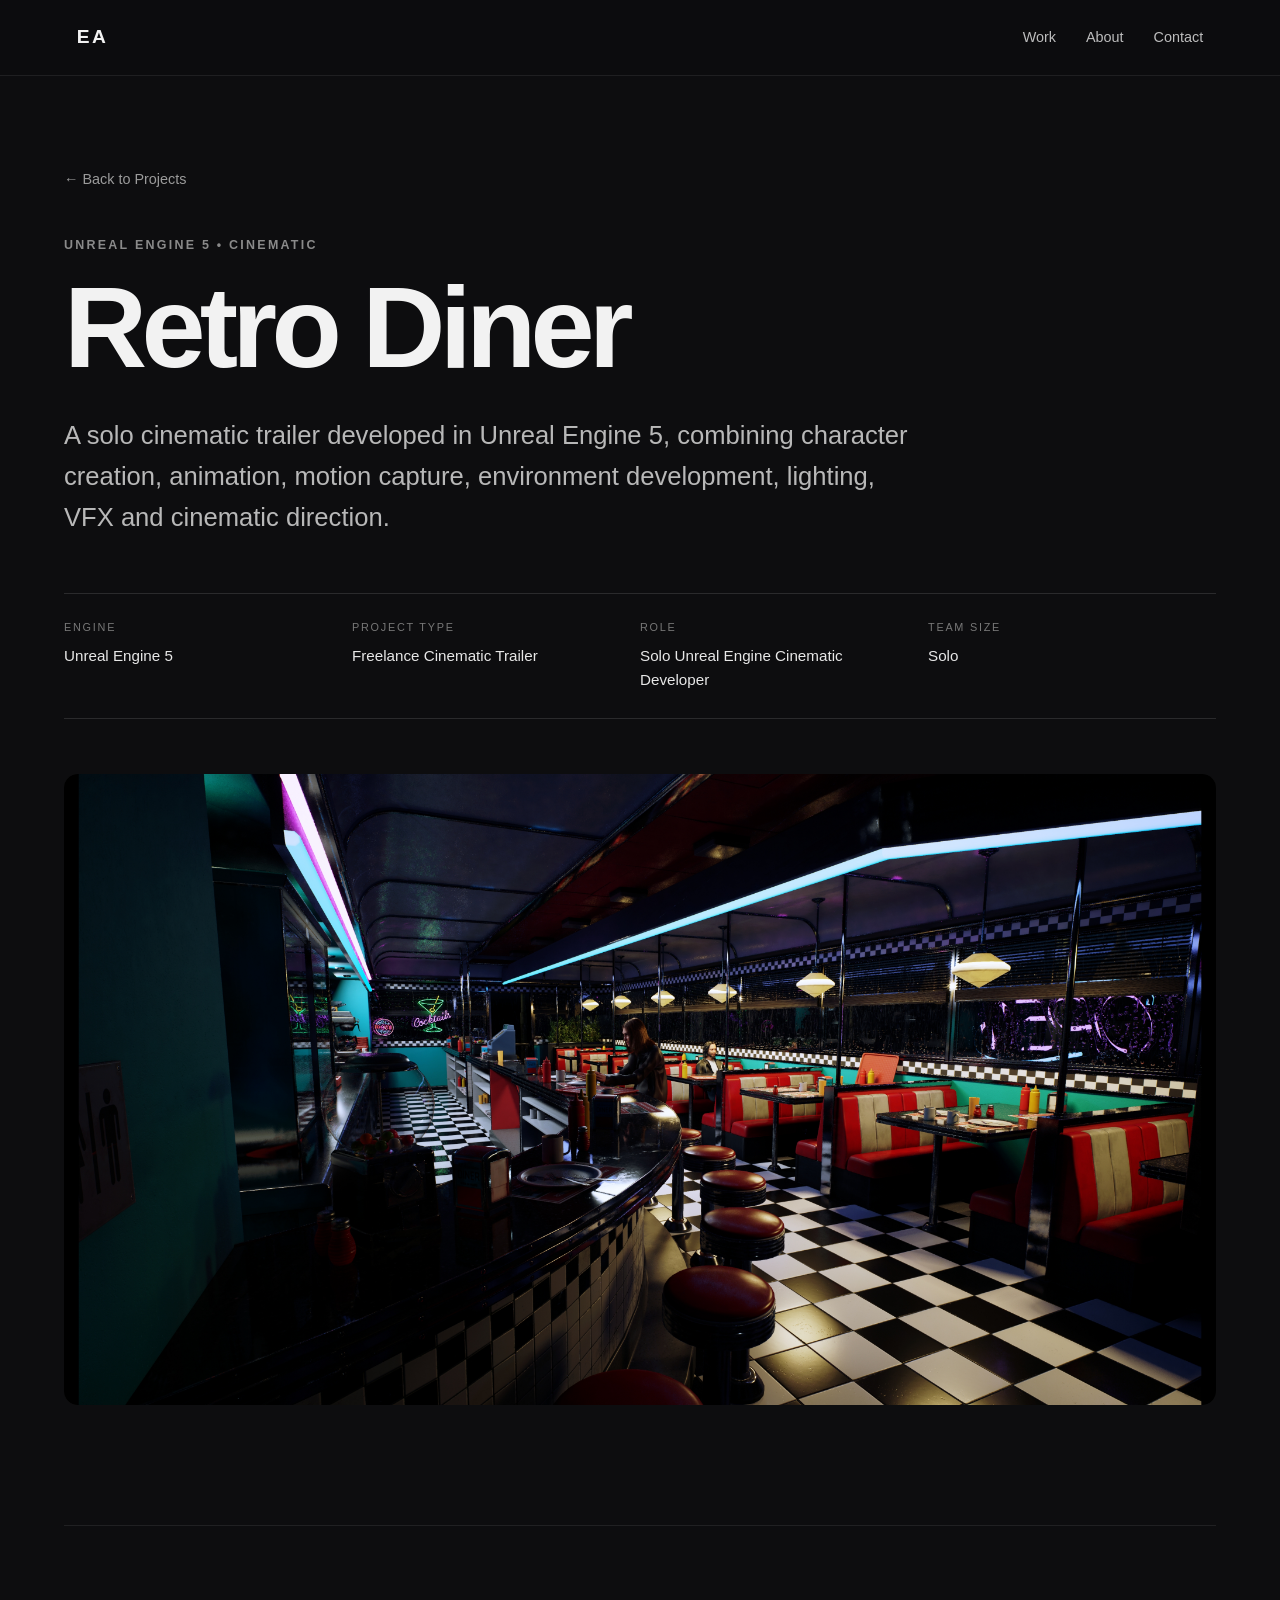
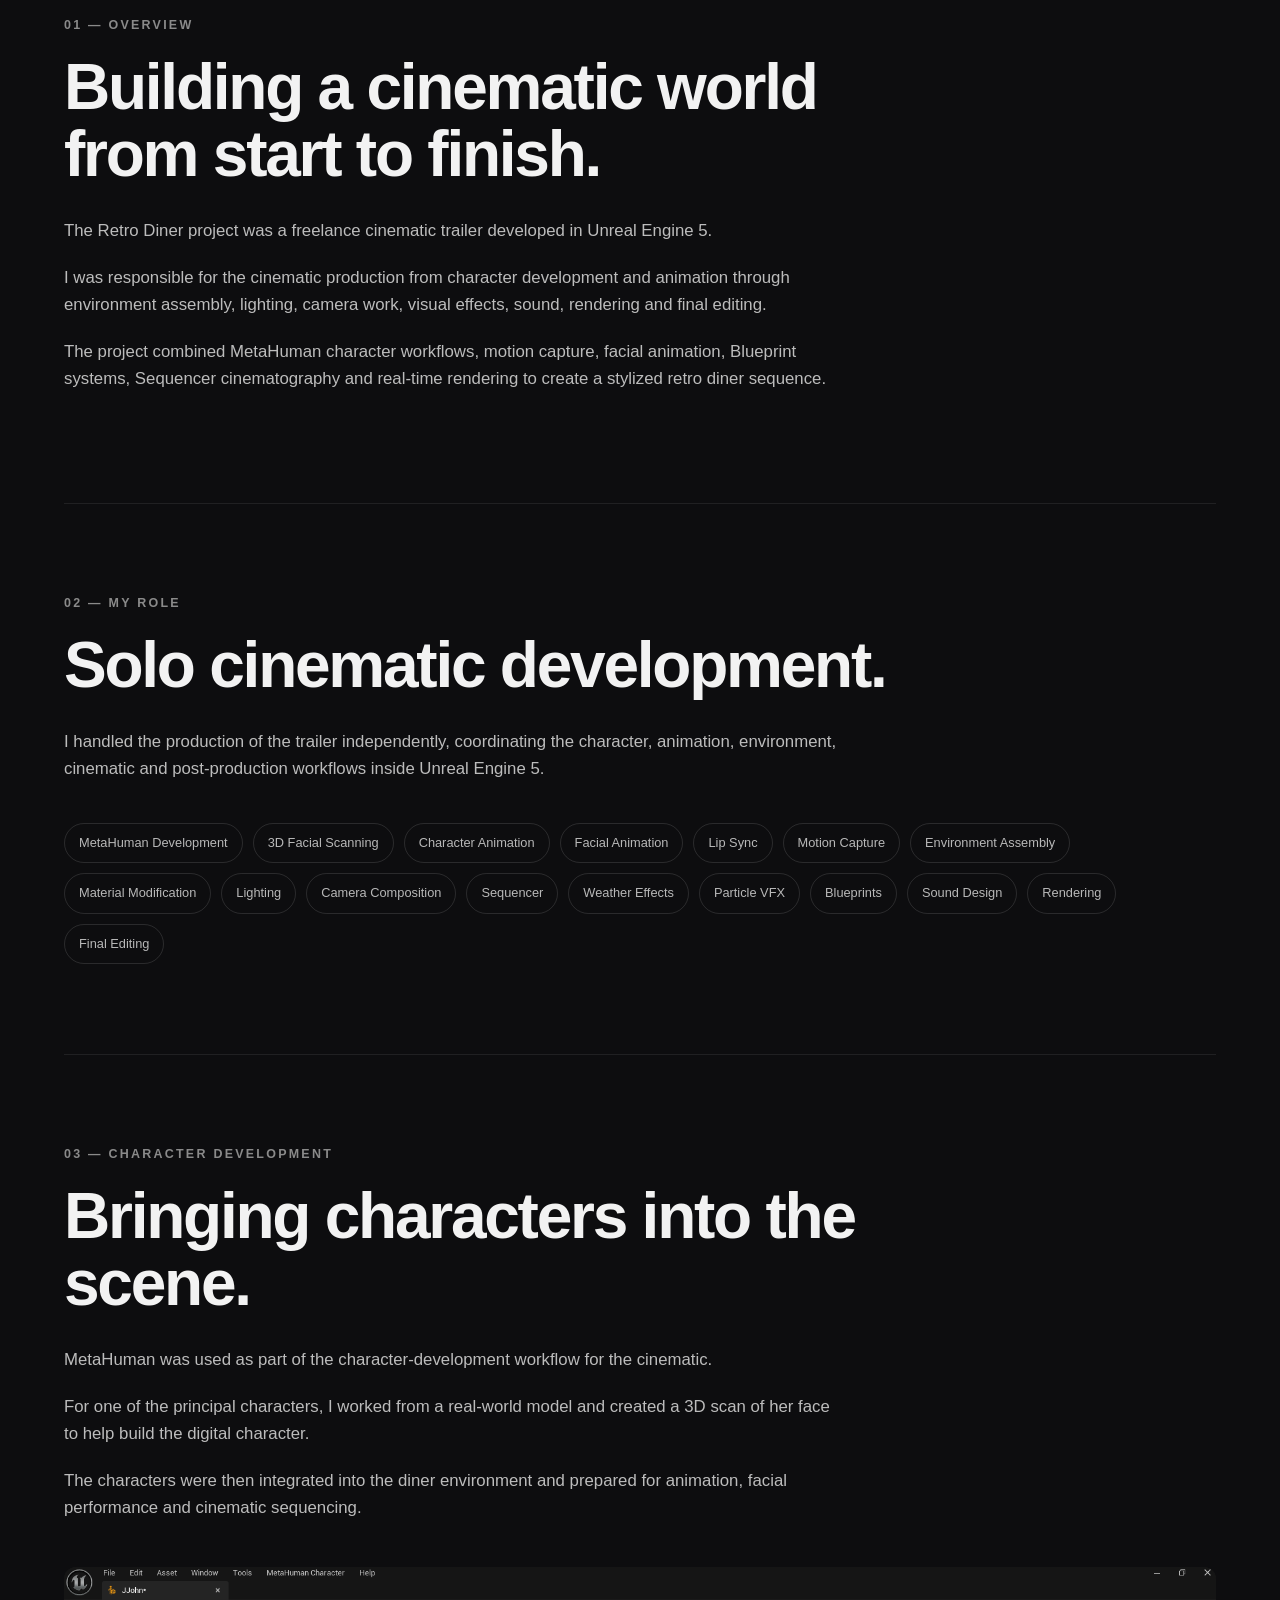
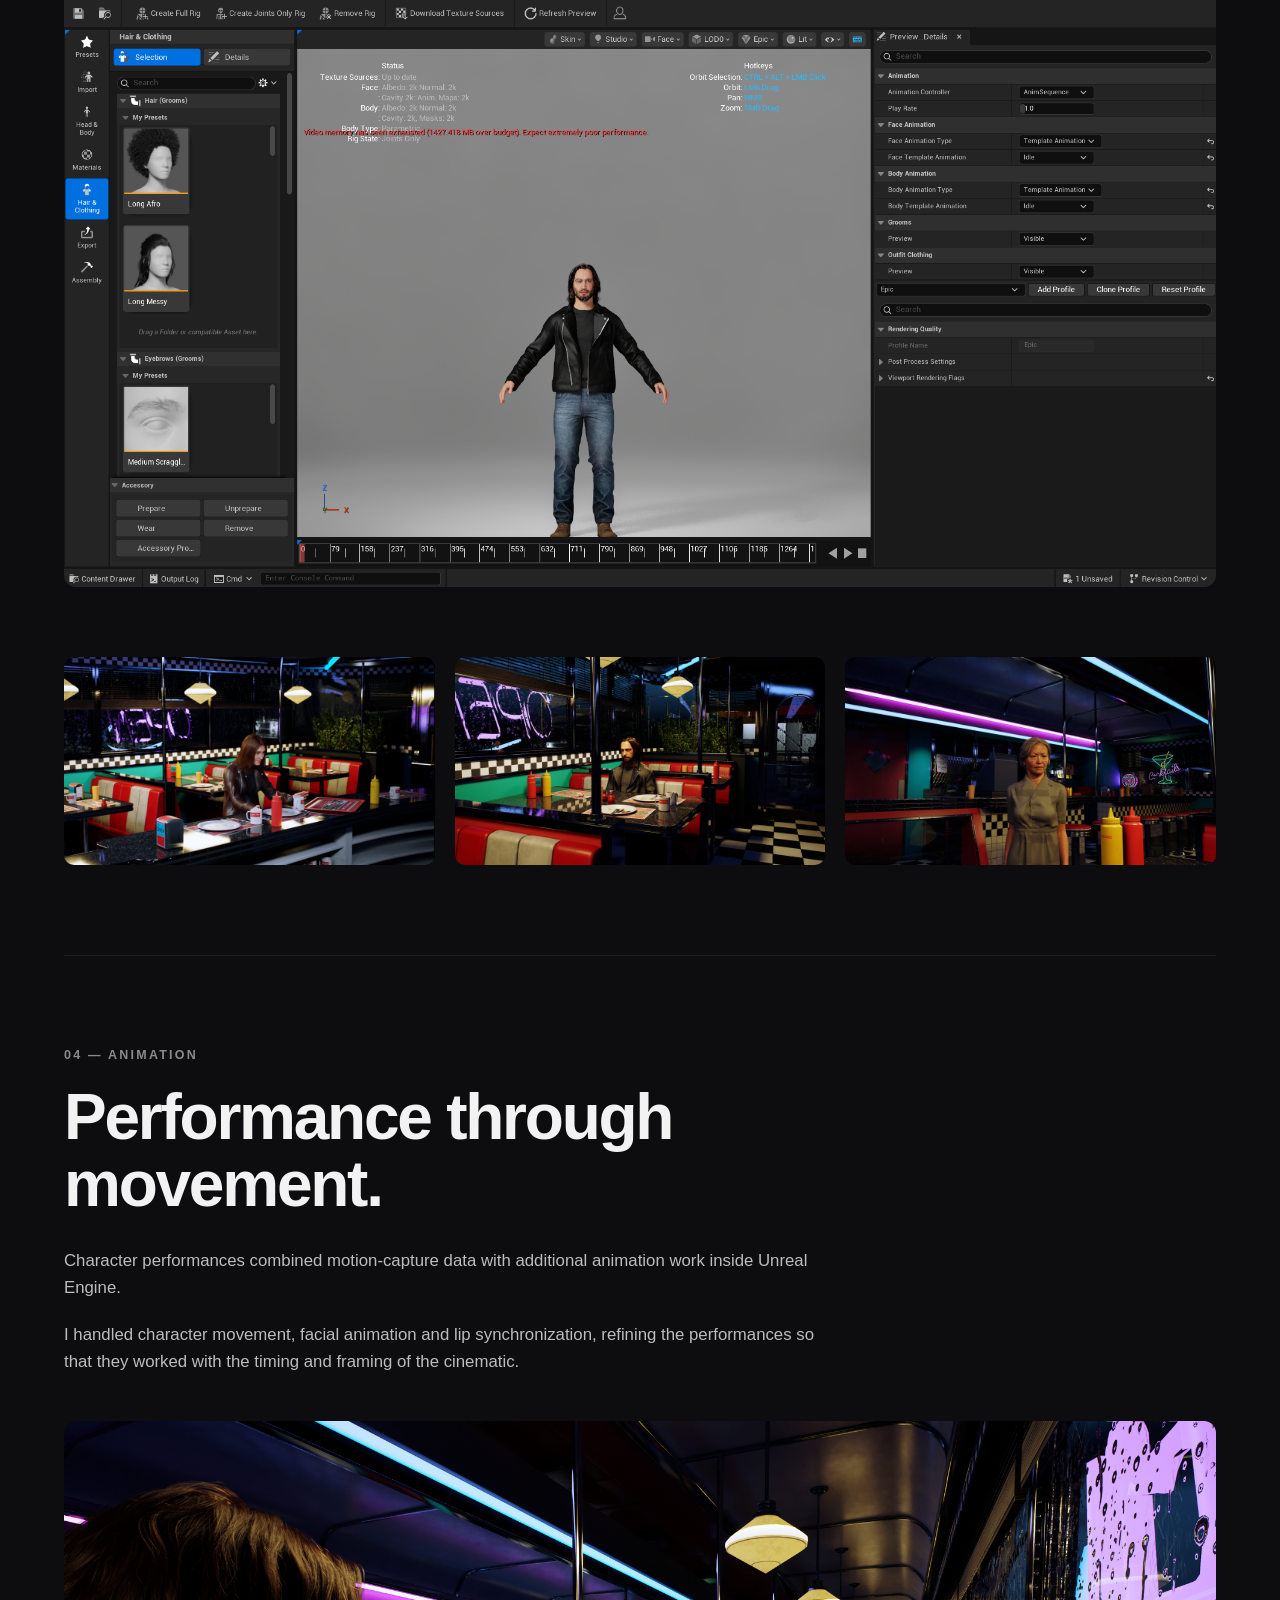
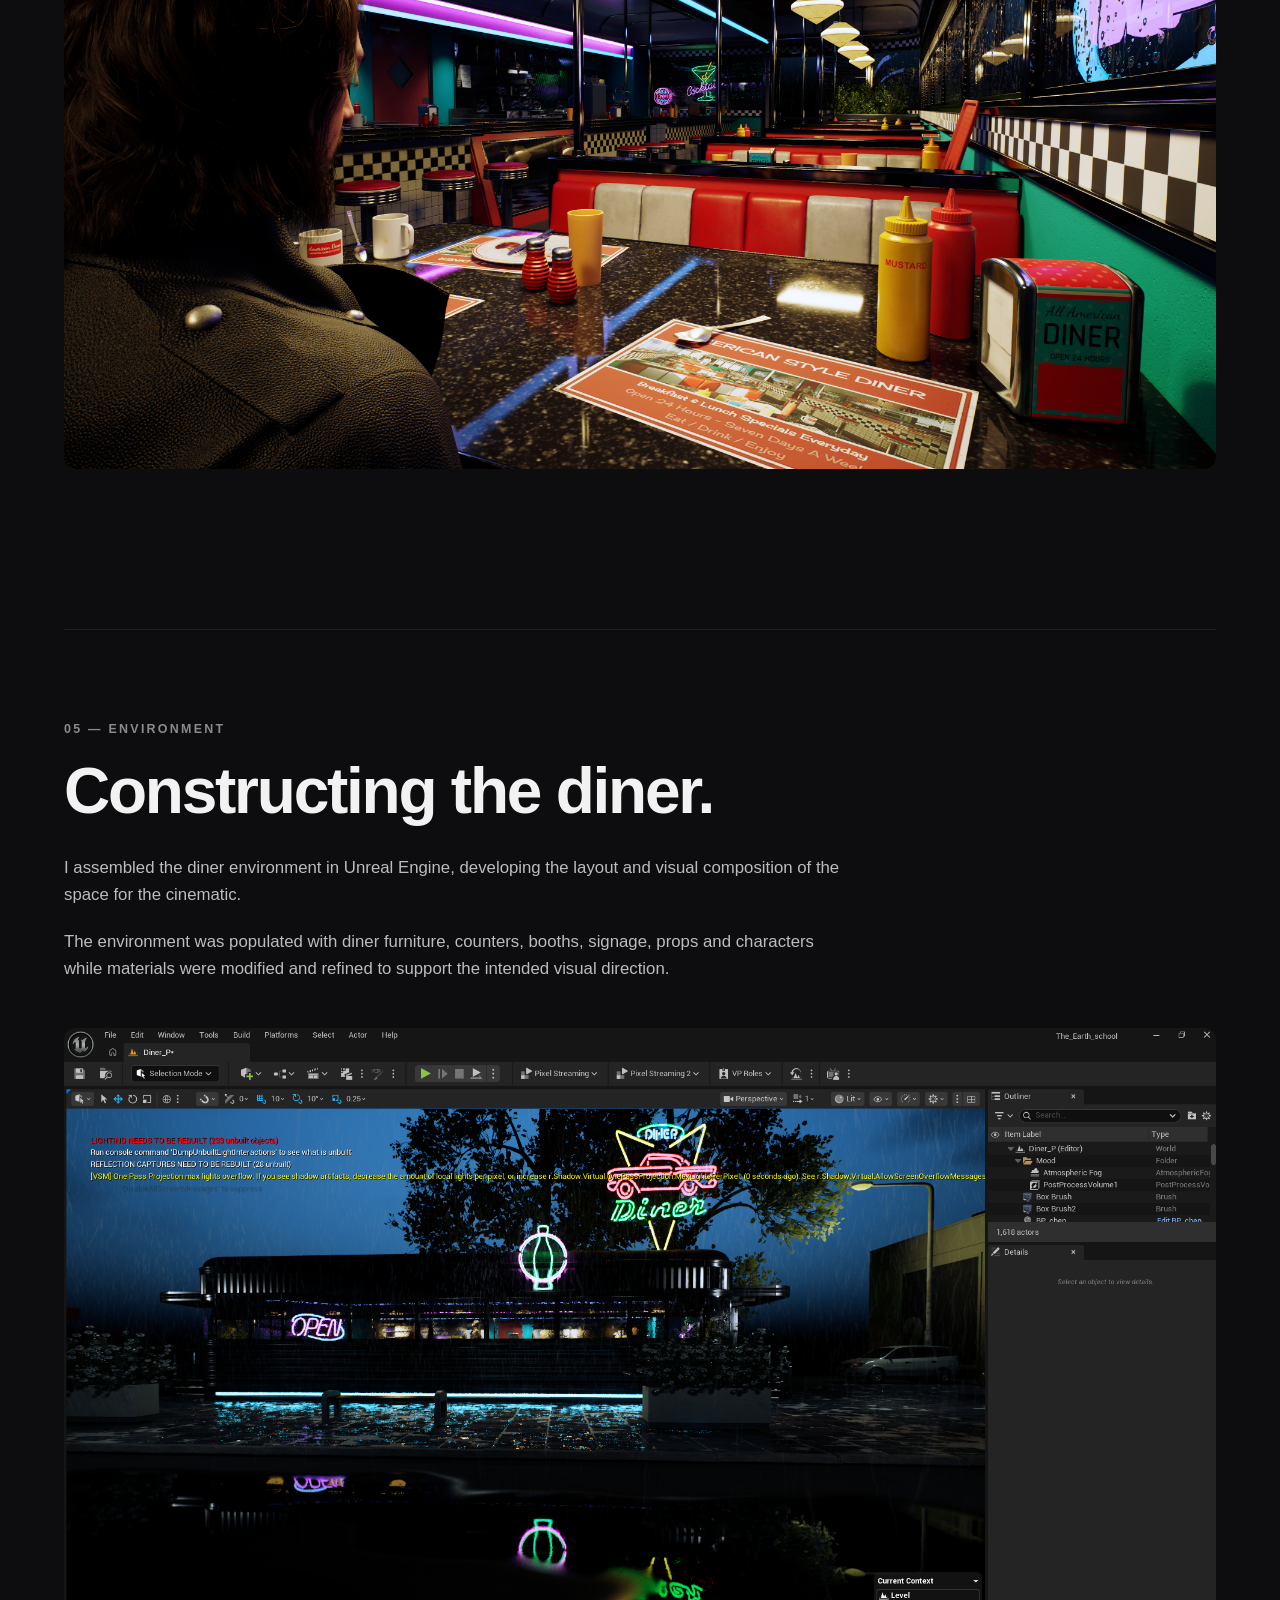
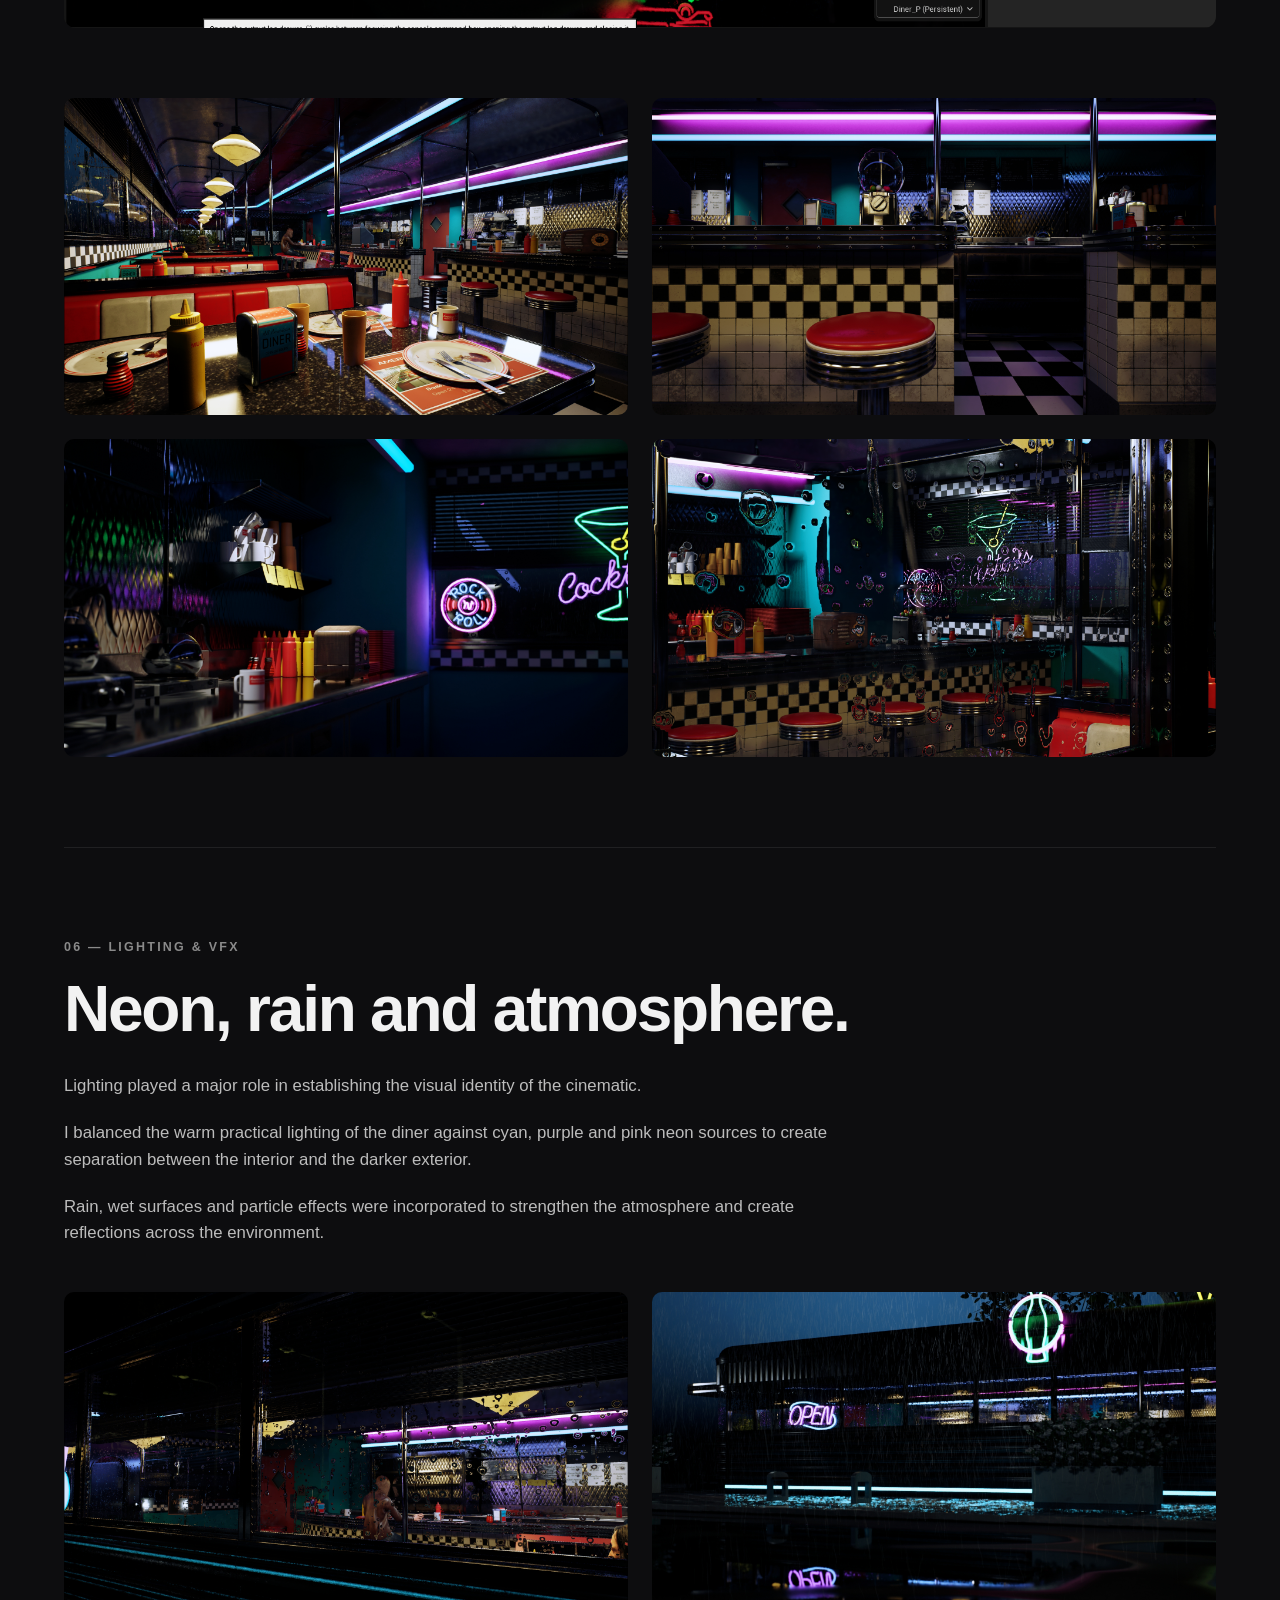
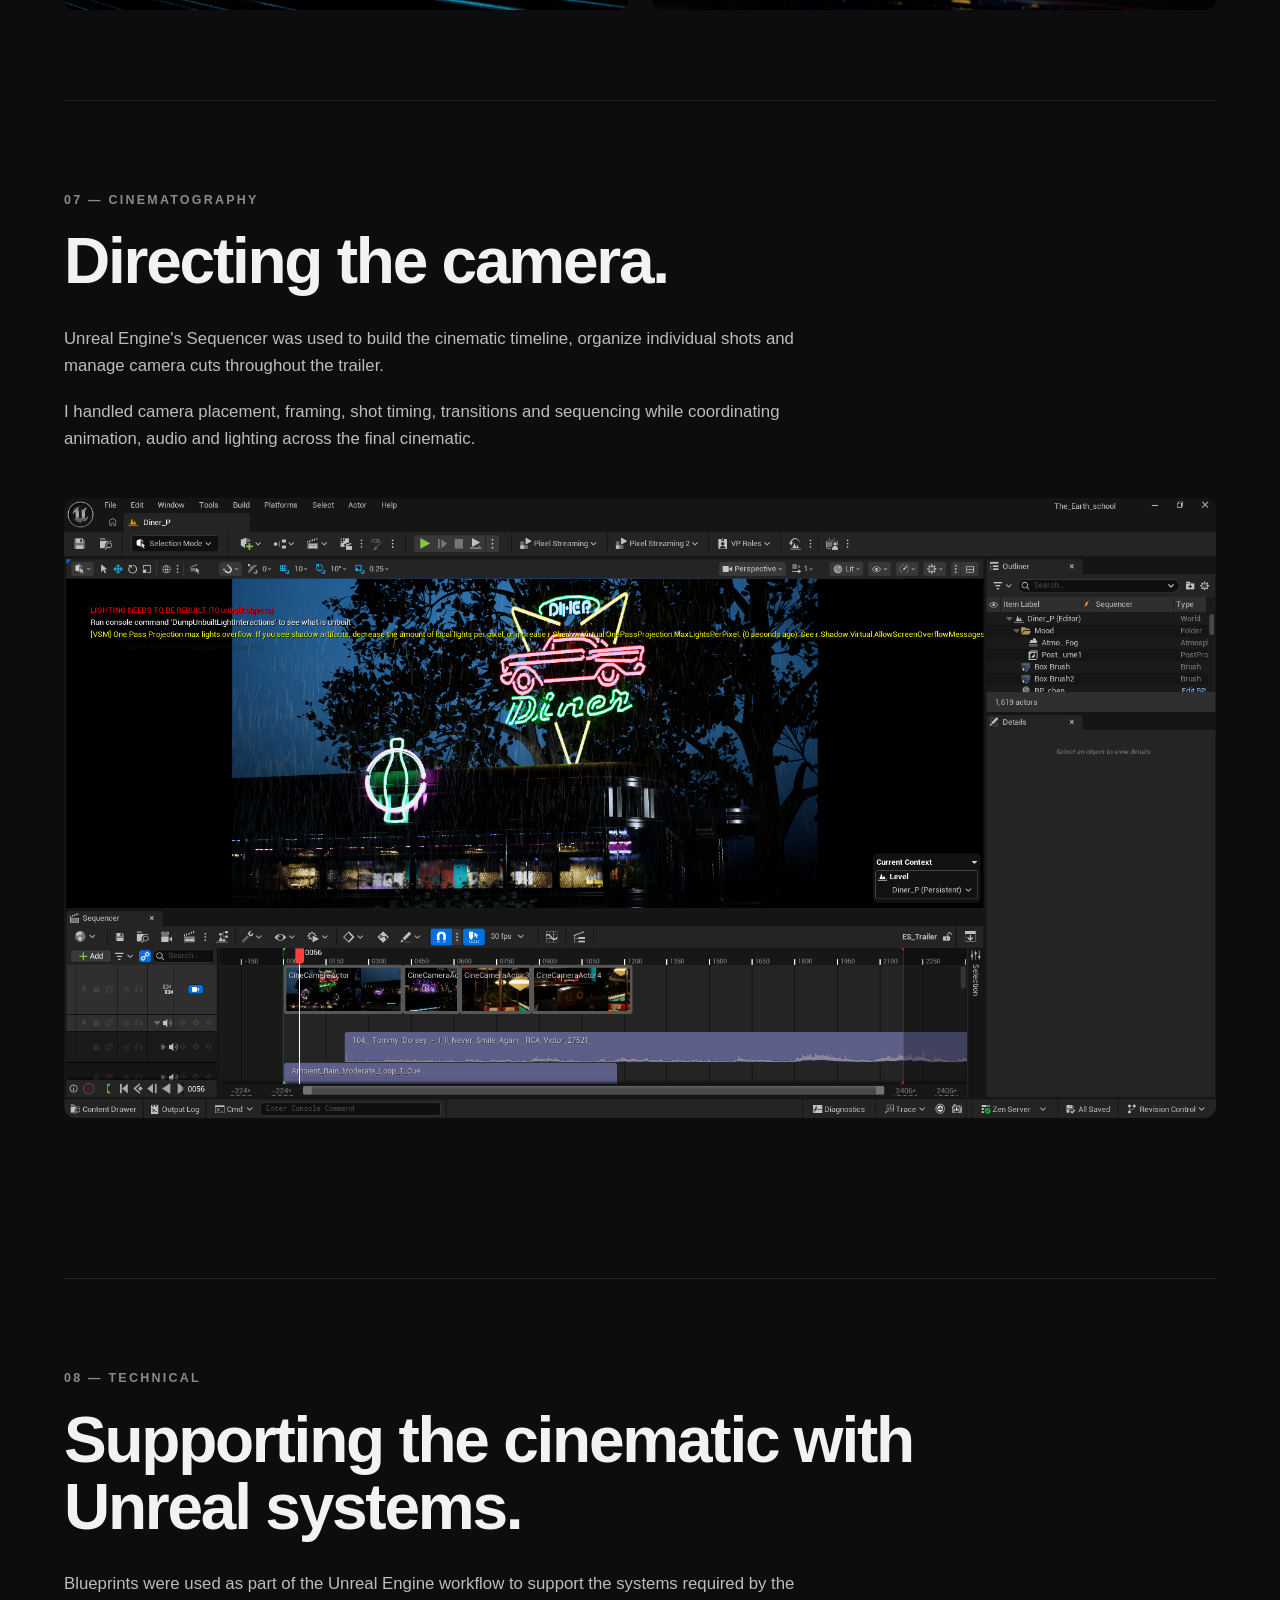
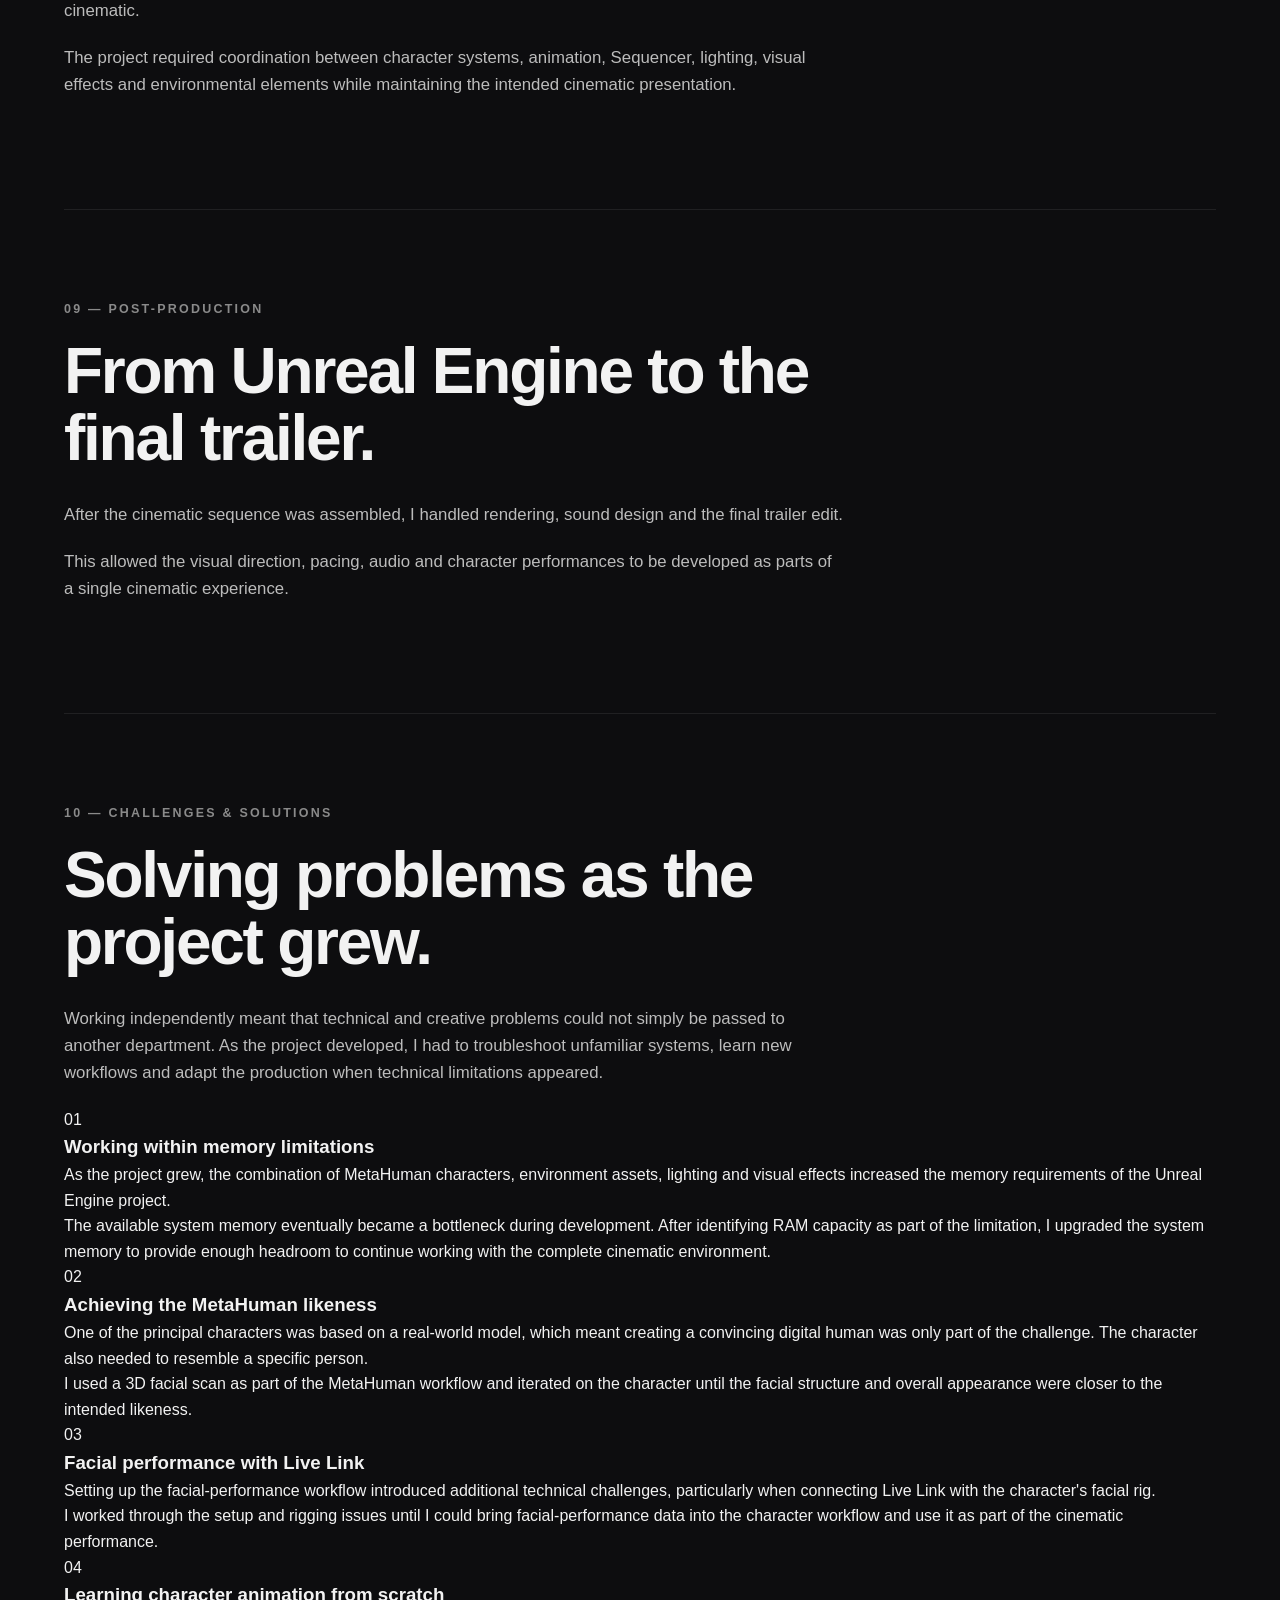
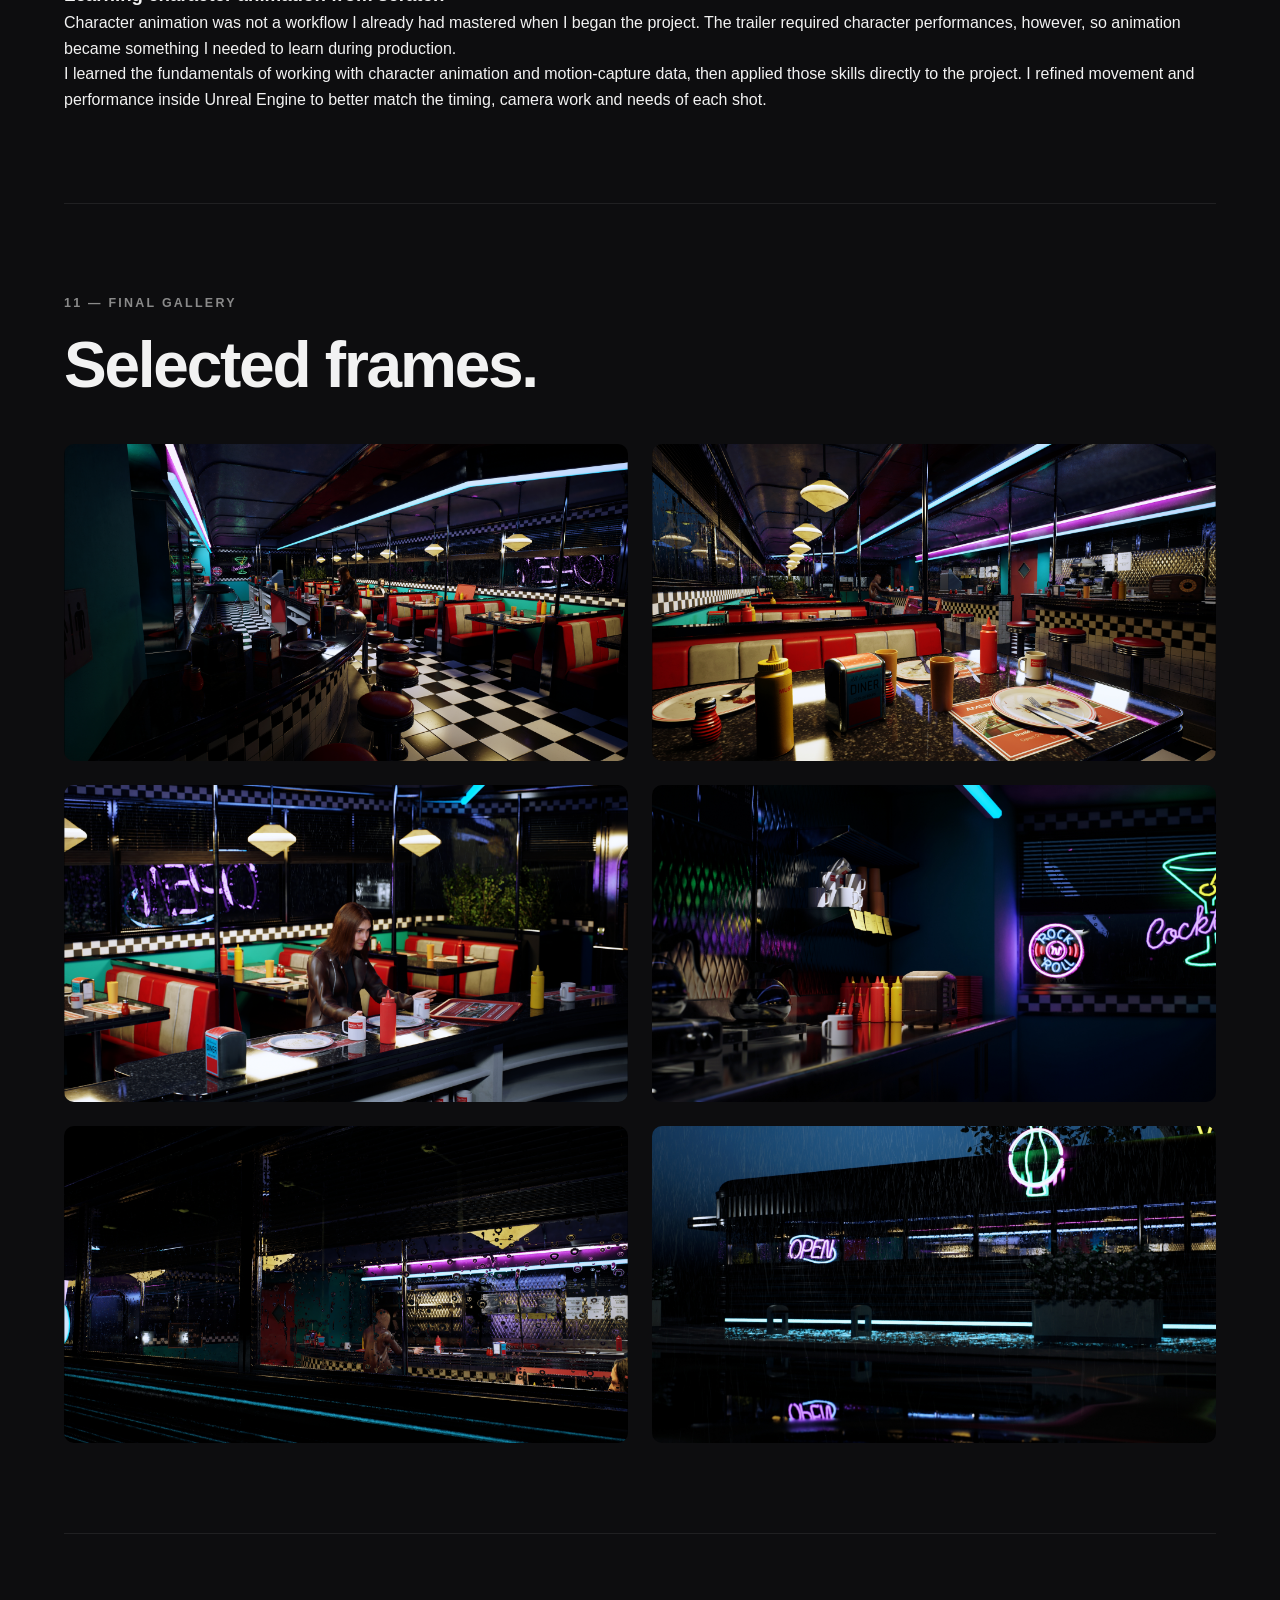
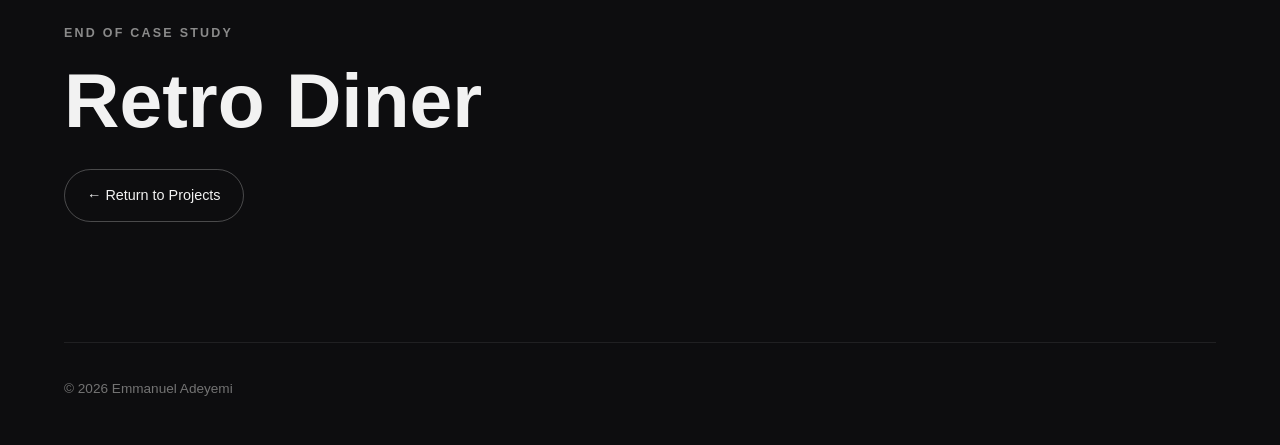
==== diner.html @ 5aadde78 "portfolio sole game dev / word building projects" ====
<!DOCTYPE html>
<html lang="en">

<head>
    <meta charset="UTF-8">
    <meta name="viewport" content="width=device-width, initial-scale=1.0">

    <title>Retro Diner | Emmanuel Adeyemi</title>

    <link rel="stylesheet" href="style.css">
</head>

<body>

    <!-- =========================
         NAVIGATION
    ========================== -->
    <nav>

        <div class="logo">
            <a href="index.html">EA</a>
        </div>

        <div class="nav-links">
            <a href="index.html#work">Work</a>
            <a href="index.html#about">About</a>
            <a href="index.html#contact">Contact</a>
        </div>

    </nav>


    <main>

        <!-- =========================
             PROJECT HERO
        ========================== -->
        <section class="project-hero">

            <a href="index.html#work" class="back-link">
                ← Back to Projects
            </a>

            <p class="section-label">
                UNREAL ENGINE 5 • CINEMATIC
            </p>

            <h1>Retro Diner</h1>

            <p class="project-intro">
                A solo cinematic trailer developed in Unreal Engine 5,
                combining character creation, animation, motion capture,
                environment development, lighting, VFX and cinematic direction.
            </p>

            <div class="project-details">

                <div>
                    <span>ENGINE</span>
                    <p>Unreal Engine 5</p>
                </div>

                <div>
                    <span>PROJECT TYPE</span>
                    <p>Freelance Cinematic Trailer</p>
                </div>

                <div>
                    <span>ROLE</span>
                    <p>Solo Unreal Engine Cinematic Developer</p>
                </div>

                <div>
                    <span>TEAM SIZE</span>
                    <p>Solo</p>
                </div>

            </div>

            <img
                class="case-study-image hero-project-image"
                src="assets/images/diner/diner_interior_hero.jpeg"
                alt="Full interior of the Retro Diner cinematic environment"
            >

        </section>


        <!-- =========================
             01 OVERVIEW
        ========================== -->
        <section class="case-study-section">

            <p class="section-label">01 — OVERVIEW</p>

            <h2>
                Building a cinematic world
                from start to finish.
            </h2>

            <p>
                The Retro Diner project was a freelance cinematic trailer
                developed in Unreal Engine 5.
            </p>

            <p>
                I was responsible for the cinematic production from character
                development and animation through environment assembly,
                lighting, camera work, visual effects, sound, rendering
                and final editing.
            </p>

            <p>
                The project combined MetaHuman character workflows,
                motion capture, facial animation, Blueprint systems,
                Sequencer cinematography and real-time rendering
                to create a stylized retro diner sequence.
            </p>

        </section>


        <!-- =========================
             02 MY ROLE
        ========================== -->
        <section class="case-study-section">

            <p class="section-label">02 — MY ROLE</p>

            <h2>Solo cinematic development.</h2>

            <p>
                I handled the production of the trailer independently,
                coordinating the character, animation, environment,
                cinematic and post-production workflows inside
                Unreal Engine 5.
            </p>

            <div class="role-grid">

                <span>MetaHuman Development</span>
                <span>3D Facial Scanning</span>
                <span>Character Animation</span>
                <span>Facial Animation</span>
                <span>Lip Sync</span>
                <span>Motion Capture</span>
                <span>Environment Assembly</span>
                <span>Material Modification</span>
                <span>Lighting</span>
                <span>Camera Composition</span>
                <span>Sequencer</span>
                <span>Weather Effects</span>
                <span>Particle VFX</span>
                <span>Blueprints</span>
                <span>Sound Design</span>
                <span>Rendering</span>
                <span>Final Editing</span>

            </div>

        </section>


        <!-- =========================
             03 CHARACTER DEVELOPMENT
        ========================== -->
        <section class="case-study-section">

            <p class="section-label">03 — CHARACTER DEVELOPMENT</p>

            <h2>Bringing characters into the scene.</h2>

            <p>
                MetaHuman was used as part of the character-development
                workflow for the cinematic.
            </p>

            <p>
                For one of the principal characters, I worked from a
                real-world model and created a 3D scan of her face to help
                build the digital character.
            </p>

            <p>
                The characters were then integrated into the diner environment
                and prepared for animation, facial performance and
                cinematic sequencing.
            </p>

            <img
                class="case-study-image"
                src="assets/images/diner/diner_metahuman_development.png"
                alt="MetaHuman character development workflow in Unreal Engine 5"
            >

            <div class="character-gallery">

                <img
                    src="assets/images/diner/diner_character_counter.jpeg"
                    alt="MetaHuman character seated at the diner counter"
                >

                <img
                    src="assets/images/diner/diner_male_character_booth.jpeg"
                    alt="Male character seated inside the diner"
                >

                <img
                    src="assets/images/diner/diner_waitress_character.jpeg"
                    alt="Waitress character inside the diner cinematic"
                >

            </div>

        </section>


        <!-- =========================
             04 ANIMATION
        ========================== -->
        <section class="case-study-section">

            <p class="section-label">04 — ANIMATION</p>

            <h2>Performance through movement.</h2>

            <p>
                Character performances combined motion-capture data
                with additional animation work inside Unreal Engine.
            </p>

            <p>
                I handled character movement, facial animation and lip
                synchronization, refining the performances so that they
                worked with the timing and framing of the cinematic.
            </p>

            <img
                class="case-study-image"
                src="assets/images/diner/diner_character_cinematic.jpeg"
                alt="Character performance framed for the Retro Diner cinematic"
            >

        </section>


        <!-- =========================
             05 ENVIRONMENT
        ========================== -->
        <section class="case-study-section">

            <p class="section-label">05 — ENVIRONMENT</p>

            <h2>Constructing the diner.</h2>

            <p>
                I assembled the diner environment in Unreal Engine,
                developing the layout and visual composition of the space
                for the cinematic.
            </p>

            <p>
                The environment was populated with diner furniture,
                counters, booths, signage, props and characters while
                materials were modified and refined to support the
                intended visual direction.
            </p>

            <img
                class="case-study-image"
                src="assets/images/diner/diner_unreal_environment.png"
                alt="Retro Diner environment open inside the Unreal Engine editor"
            >

            <div class="cinematic-gallery">

                <img
                    src="assets/images/diner/diner_environment_wide.jpeg"
                    alt="Wide view of the Retro Diner environment"
                >

                <img
                    src="assets/images/diner/diner_counter_wide.jpeg"
                    alt="Wide view of the diner counter"
                >

                <img
                    src="assets/images/diner/diner_neon_details.jpeg"
                    alt="Neon signs and environmental details inside the diner"
                >

                <img
                    src="assets/images/diner/diner_neon_counter_rain.jpeg"
                    alt="Neon-lit diner counter environment"
                >

            </div>

        </section>


        <!-- =========================
             06 LIGHTING & VFX
        ========================== -->
        <section class="case-study-section">

            <p class="section-label">06 — LIGHTING & VFX</p>

            <h2>Neon, rain and atmosphere.</h2>

            <p>
                Lighting played a major role in establishing the visual
                identity of the cinematic.
            </p>

            <p>
                I balanced the warm practical lighting of the diner against
                cyan, purple and pink neon sources to create separation
                between the interior and the darker exterior.
            </p>

            <p>
                Rain, wet surfaces and particle effects were incorporated
                to strengthen the atmosphere and create reflections across
                the environment.
            </p>

            <div class="cinematic-gallery">

            <img
                src="assets/images/diner/diner_rain_exterior.jpeg"
                alt="Rain visible outside the diner"
            >

            <img
                src="assets/images/diner/diner_rain_exteior_wide.jpeg"
                alt="Wide rainy exterior view from the diner"
            >

        </div>

        </section>


        <!-- =========================
             07 CINEMATOGRAPHY
        ========================== -->
        <section class="case-study-section">

            <p class="section-label">07 — CINEMATOGRAPHY</p>

            <h2>Directing the camera.</h2>

            <p>
                Unreal Engine's Sequencer was used to build the cinematic
                timeline, organize individual shots and manage camera cuts
                throughout the trailer.
            </p>

            <p>
                I handled camera placement, framing, shot timing,
                transitions and sequencing while coordinating animation,
                audio and lighting across the final cinematic.
            </p>

            <img
                class="case-study-image"
                src="assets/images/diner/diner_sequencer_timeline.png"
                alt="Unreal Engine Sequencer timeline used to assemble the Retro Diner cinematic"
            >

        </section>


        <!-- =========================
             08 TECHNICAL
        ========================== -->
        <section class="case-study-section">

            <p class="section-label">08 — TECHNICAL</p>

            <h2>
                Supporting the cinematic
                with Unreal systems.
            </h2>

            <p>
                Blueprints were used as part of the Unreal Engine workflow
                to support the systems required by the cinematic.
            </p>

            <p>
                The project required coordination between character
                systems, animation, Sequencer, lighting, visual effects
                and environmental elements while maintaining the
                intended cinematic presentation.
            </p>

        </section>


        <!-- =========================
             09 POST PRODUCTION
        ========================== -->
        <section class="case-study-section">

            <p class="section-label">09 — POST-PRODUCTION</p>

            <h2>
                From Unreal Engine
                to the final trailer.
            </h2>

            <p>
                After the cinematic sequence was assembled,
                I handled rendering, sound design and the final
                trailer edit.
            </p>

            <p>
                This allowed the visual direction, pacing, audio and
                character performances to be developed as parts of
                a single cinematic experience.
            </p>

        </section>


        <!-- =========================
             10 CHALLENGES & SOLUTIONS
        ========================== -->
        <section class="case-study-section">

            <p class="section-label">10 — CHALLENGES & SOLUTIONS</p>

            <h2>Solving problems as the project grew.</h2>

            <p>
                Working independently meant that technical and creative
                problems could not simply be passed to another department.
                As the project developed, I had to troubleshoot unfamiliar
                systems, learn new workflows and adapt the production when
                technical limitations appeared.
            </p>

            <div class="challenge-list">

                <!-- MEMORY -->
                <article class="challenge-item">

                    <p class="challenge-number">01</p>

                    <h3>Working within memory limitations</h3>

                    <div class="challenge-content">

                        <p>
                            As the project grew, the combination of MetaHuman
                            characters, environment assets, lighting and visual
                            effects increased the memory requirements of the
                            Unreal Engine project.
                        </p>

                        <p>
                            The available system memory eventually became a
                            bottleneck during development. After identifying
                            RAM capacity as part of the limitation, I upgraded
                            the system memory to provide enough headroom to
                            continue working with the complete cinematic
                            environment.
                        </p>

                    </div>

                </article>


                <!-- METAHUMAN -->
                <article class="challenge-item">

                    <p class="challenge-number">02</p>

                    <h3>Achieving the MetaHuman likeness</h3>

                    <div class="challenge-content">

                        <p>
                            One of the principal characters was based on a
                            real-world model, which meant creating a convincing
                            digital human was only part of the challenge.
                            The character also needed to resemble a specific person.
                        </p>

                        <p>
                            I used a 3D facial scan as part of the MetaHuman
                            workflow and iterated on the character until the
                            facial structure and overall appearance were closer
                            to the intended likeness.
                        </p>

                    </div>

                </article>


                <!-- LIVE LINK -->
                <article class="challenge-item">

                    <p class="challenge-number">03</p>

                    <h3>Facial performance with Live Link</h3>

                    <div class="challenge-content">

                        <p>
                            Setting up the facial-performance workflow
                            introduced additional technical challenges,
                            particularly when connecting Live Link with the
                            character's facial rig.
                        </p>

                        <p>
                            I worked through the setup and rigging issues until
                            I could bring facial-performance data into the
                            character workflow and use it as part of the
                            cinematic performance.
                        </p>

                    </div>

                </article>


                <!-- ANIMATION -->
                <article class="challenge-item">

                    <p class="challenge-number">04</p>

                    <h3>Learning character animation from scratch</h3>

                    <div class="challenge-content">

                        <p>
                            Character animation was not a workflow I already
                            had mastered when I began the project. The trailer
                            required character performances, however, so
                            animation became something I needed to learn
                            during production.
                        </p>

                        <p>
                            I learned the fundamentals of working with character
                            animation and motion-capture data, then applied
                            those skills directly to the project. I refined
                            movement and performance inside Unreal Engine to
                            better match the timing, camera work and needs
                            of each shot.
                        </p>

                    </div>

                </article>

            </div>

        </section>


        <!-- =========================
             11 FINAL GALLERY
        ========================== -->
        <section class="case-study-section">

            <p class="section-label">11 — FINAL GALLERY</p>

            <h2>Selected frames.</h2>

            <div class="cinematic-gallery final-gallery">

                <img
                    src="assets/images/diner/diner_interior_hero.jpeg"
                    alt="Full diner interior"
                >

                <img
                    src="assets/images/diner/diner_environment_wide.jpeg"
                    alt="Wide diner environment"
                >

                <img
                    src="assets/images/diner/diner_character_counter.jpeg"
                    alt="Character at diner counter"
                >

                <img
                    src="assets/images/diner/diner_neon_details.jpeg"
                    alt="Neon diner details"
                >

                <img
                    src="assets/images/diner/diner_rain_exterior.jpeg"
                    alt="Rain outside diner"
                >

                <img
                    src="assets/images/diner/diner_rain_exteior_wide.jpeg"
                    alt="Wide rainy diner view"
                >

            </div>

        </section>


        <!-- =========================
             END
        ========================== -->
        <section class="project-end">

            <p class="section-label">END OF CASE STUDY</p>

            <h2>Retro Diner</h2>

            <a href="index.html#work" class="hero-button">
                ← Return to Projects
            </a>

        </section>

    </main>


    <footer>
        <p>© 2026 Emmanuel Adeyemi</p>
    </footer>


    <script src="script.js"></script>

</body>

</html>
---- style.css ----
/* =========================================================
   GLOBAL RESET
========================================================= */

* {
    margin: 0;
    padding: 0;
    box-sizing: border-box;
}

html {
    scroll-behavior: smooth;
}

body {
    font-family: Arial, Helvetica, sans-serif;
    background: #0d0d0f;
    color: #f2f2f2;
    line-height: 1.6;
}

img {
    width: 100%;
    display: block;
}

a {
    color: inherit;
    text-decoration: none;
}


/* =========================================================
   NAVIGATION
========================================================= */

nav {
    position: sticky;
    top: 0;
    z-index: 100;

    display: flex;
    align-items: center;
    justify-content: space-between;

    padding: 22px 6%;

    background: rgba(13, 13, 15, 0.9);
    backdrop-filter: blur(14px);

    border-bottom: 1px solid rgba(255, 255, 255, 0.08);
}

.logo,
.logo a {
    font-size: 1.2rem;
    font-weight: 800;
    letter-spacing: 0.12em;
}

.nav-links {
    display: flex;
    gap: 30px;
}

.nav-links a {
    font-size: 0.9rem;
    color: #bdbdbd;
    transition: 0.25s ease;
}

.nav-links a:hover {
    color: #ffffff;
}


/* =========================================================
   MAIN
========================================================= */

main {
    width: min(1400px, 90%);
    margin: 0 auto;
}


/* =========================================================
   PROJECT HERO
========================================================= */

.project-hero {
    padding: 90px 0 60px;
}

.back-link {
    display: inline-block;
    margin-bottom: 45px;

    color: #9b9b9b;
    font-size: 0.9rem;

    transition: 0.25s ease;
}

.back-link:hover {
    color: #ffffff;
    transform: translateX(-3px);
}

.section-label {
    margin-bottom: 18px;

    font-size: 0.78rem;
    font-weight: 700;
    letter-spacing: 0.18em;

    color: #8a8a8a;
}

.project-hero h1 {
    max-width: 900px;

    font-size: clamp(4rem, 9vw, 8rem);
    line-height: 0.92;

    letter-spacing: -0.05em;

    margin-bottom: 35px;
}

.project-intro {
    max-width: 850px;

    font-size: clamp(1.15rem, 2vw, 1.6rem);
    color: #b8b8b8;

    margin-bottom: 55px;
}


/* =========================================================
   PROJECT DETAILS
========================================================= */

.project-details {
    display: grid;
    grid-template-columns: repeat(4, 1fr);

    border-top: 1px solid rgba(255, 255, 255, 0.12);
    border-bottom: 1px solid rgba(255, 255, 255, 0.12);

    margin-bottom: 55px;
}

.project-details > div {
    padding: 25px 20px 25px 0;
}

.project-details span {
    display: block;

    margin-bottom: 8px;

    font-size: 0.68rem;
    letter-spacing: 0.16em;

    color: #777;
}

.project-details p {
    font-size: 0.95rem;
    color: #e7e7e7;
}


/* =========================================================
   CASE STUDY IMAGES

   IMPORTANT:
   Development screenshots keep their ORIGINAL dimensions.
========================================================= */

.case-study-image {
    width: 100%;
    height: auto;

    display: block;

    object-fit: contain;

    margin-top: 45px;
    margin-bottom: 70px;

    border-radius: 12px;

    background: #151515;
}


/* Main finished hero render */

.hero-project-image {
    width: 100%;
    height: auto;

    display: block;

    object-fit: contain;

    margin-top: 0;
    margin-bottom: 60px;

    border-radius: 14px;
}


/* =========================================================
   CASE STUDY SECTIONS
========================================================= */

.case-study-section {
    padding: 90px 0;

    border-top: 1px solid rgba(255, 255, 255, 0.08);
}

.case-study-section h2 {
    max-width: 850px;

    margin-bottom: 30px;

    font-size: clamp(2.3rem, 5vw, 4.5rem);
    line-height: 1.05;

    letter-spacing: -0.035em;
}

.case-study-section > p:not(.section-label) {
    max-width: 780px;

    margin-bottom: 20px;

    font-size: 1.05rem;
    color: #bcbcbc;
}


/* =========================================================
   ROLE GRID
========================================================= */

.role-grid {
    display: flex;
    flex-wrap: wrap;

    gap: 10px;

    margin-top: 40px;
}

.role-grid span {
    padding: 9px 14px;

    border: 1px solid rgba(255, 255, 255, 0.12);
    border-radius: 100px;

    color: #b8b8b8;

    font-size: 0.8rem;
}


/* =========================================================
   GENERAL IMAGE GALLERIES
========================================================= */

.case-study-gallery,
.project-gallery {
    display: grid;

    grid-template-columns: repeat(2, minmax(0, 1fr));

    gap: 24px;

    margin-top: 50px;
}

.case-study-gallery figure,
.project-gallery figure {
    overflow: hidden;

    background: #161618;

    border-radius: 10px;
}

.case-study-gallery img,
.project-gallery img {
    width: 100%;

    aspect-ratio: 16 / 9;

    object-fit: cover;

    transition: transform 0.45s ease;
}

.case-study-gallery figure:hover img,
.project-gallery figure:hover img {
    transform: scale(1.02);
}


/* =========================================================
   CHARACTER GALLERY

   Changed from 3:4 to 16:9 because your source images
   are landscape Unreal Engine screenshots.
========================================================= */

.character-gallery {
    display: grid;

    grid-template-columns: repeat(3, minmax(0, 1fr));

    gap: 20px;

    margin-top: 40px;
}

.character-gallery img {
    width: 100%;

    aspect-ratio: 16 / 9;

    object-fit: cover;

    border-radius: 10px;

    background: #161618;
}


/* =========================================================
   CINEMATIC GALLERY

   Changed from 21:9 to 16:9 so your images aren't
   aggressively cropped.
========================================================= */

.cinematic-gallery {
    display: grid;

    grid-template-columns: repeat(2, minmax(0, 1fr));

    gap: 24px;

    margin-top: 45px;
}

.cinematic-gallery img {
    width: 100%;

    aspect-ratio: 16 / 9;

    object-fit: cover;

    border-radius: 10px;

    background: #161618;

    transition: transform 0.45s ease;
}

.cinematic-gallery img:hover {
    transform: scale(1.01);
}


/* =========================================================
   FINAL GALLERY
========================================================= */

.final-gallery {
    grid-template-columns: repeat(2, minmax(0, 1fr));
}

.final-gallery img {
    width: 100%;

    aspect-ratio: 16 / 9;

    object-fit: cover;
}


/* =========================================================
   PROJECT END
========================================================= */

.project-end {
    padding: 90px 0 120px;

    border-top: 1px solid rgba(255, 255, 255, 0.08);
}

.project-end h2 {
    margin-bottom: 30px;

    font-size: clamp(3rem, 6vw, 5rem);

    line-height: 1;
}


/* =========================================================
   FOOTER
========================================================= */

footer {
    width: min(1400px, 90%);
    margin: 0 auto;

    padding: 35px 0 45px;

    border-top: 1px solid rgba(255, 255, 255, 0.08);

    color: #737373;

    font-size: 0.85rem;
}


/* =========================================================
   HOMEPAGE HERO
========================================================= */

.hero {
    min-height: 78vh;

    display: flex;
    flex-direction: column;
    justify-content: center;

    padding: 90px 0 110px;
}

.hero-label {
    margin-bottom: 20px;

    font-size: 0.8rem;
    font-weight: 700;
    letter-spacing: 0.2em;

    color: #8a8a8a;
}

.hero h1 {
    font-size: clamp(4.5rem, 10vw, 9rem);

    line-height: 0.85;

    letter-spacing: -0.055em;

    margin-bottom: 40px;
}

.hero-description {
    max-width: 720px;

    font-size: clamp(1.1rem, 2vw, 1.45rem);

    line-height: 1.55;

    color: #bcbcbc;

    margin-bottom: 38px;
}

.hero-button {
    width: fit-content;

    display: inline-block;

    padding: 14px 22px;

    border: 1px solid rgba(255, 255, 255, 0.25);
    border-radius: 100px;

    font-size: 0.9rem;

    transition: 0.25s ease;
}

.hero-button:hover {
    background: #f2f2f2;

    color: #0d0d0f;
}


/* =========================================================
   SELECTED WORK
========================================================= */

.work {
    padding: 100px 0 130px;

    border-top: 1px solid rgba(255, 255, 255, 0.08);
}

.section-heading {
    margin-bottom: 50px;
}

.section-heading > p {
    margin-bottom: 12px;

    font-size: 0.78rem;
    font-weight: 700;
    letter-spacing: 0.18em;

    color: #8a8a8a;
}

.section-heading h2 {
    font-size: clamp(2.8rem, 6vw, 5rem);

    line-height: 1;

    letter-spacing: -0.04em;
}


/* =========================================================
   HOMEPAGE PROJECT CARD
========================================================= */

.project-card {
    display: grid;

    grid-template-columns:
        minmax(0, 1.7fr)
        minmax(280px, 0.8fr);

    gap: 60px;

    align-items: center;

    padding: 35px 0 70px;
}

.project-image {
    overflow: hidden;

    border-radius: 12px;

    background: #161618;
}

.project-image img {
    width: 100%;

    aspect-ratio: 16 / 9;

    object-fit: cover;

    transition: transform 0.5s ease;
}

.project-image:hover img {
    transform: scale(1.015);
}

.project-info {
    max-width: 460px;
}

.project-number {
    margin-bottom: 18px;

    font-size: 0.75rem;

    letter-spacing: 0.18em;

    color: #777;
}

.project-info h3 {
    margin-bottom: 20px;

    font-size: clamp(2.1rem, 4vw, 3.7rem);

    line-height: 1;

    letter-spacing: -0.035em;
}

.project-info > p:not(.project-number) {
    margin-bottom: 26px;

    color: #ababab;

    font-size: 1.05rem;
}

.project-tags {
    display: flex;
    flex-wrap: wrap;

    gap: 9px;

    margin-bottom: 30px;
}

.project-tags span {
    padding: 7px 12px;

    border: 1px solid rgba(255, 255, 255, 0.12);
    border-radius: 100px;

    color: #aaa;

    font-size: 0.75rem;
}

.project-link {
    display: inline-block;

    padding-bottom: 4px;

    border-bottom: 1px solid #777;

    transition: 0.25s ease;
}

.project-link:hover {
    border-color: #fff;
}


/* =========================================================
   ABOUT
========================================================= */

.about {
    padding: 130px 0;

    border-top: 1px solid rgba(255, 255, 255, 0.08);
}

.about h2 {
    max-width: 950px;

    margin-bottom: 35px;

    font-size: clamp(3rem, 7vw, 6rem);

    line-height: 0.98;

    letter-spacing: -0.05em;
}

.about > p:not(.section-label) {
    max-width: 760px;

    color: #b8b8b8;

    font-size: 1.15rem;

    line-height: 1.7;
}


/* =========================================================
   CONTACT
========================================================= */

.contact {
    padding: 130px 0;

    border-top: 1px solid rgba(255, 255, 255, 0.08);
}

.contact h2 {
    margin-bottom: 25px;

    font-size: clamp(3.5rem, 8vw, 7rem);

    line-height: 0.95;

    letter-spacing: -0.05em;
}

.contact > p:not(.section-label) {
    max-width: 700px;

    margin-bottom: 35px;

    color: #aaa;

    font-size: 1.1rem;
}

.contact > a {
    display: inline-block;

    font-size: clamp(1.2rem, 2.5vw, 2rem);

    border-bottom: 1px solid #777;

    padding-bottom: 4px;
}


/* =========================================================
   TABLET
========================================================= */

@media (max-width: 900px) {

    nav {
        padding: 20px 5%;
    }

    main {
        width: 90%;
    }

    .project-details {
        grid-template-columns: repeat(2, 1fr);
    }

    .case-study-gallery,
    .project-gallery {
        grid-template-columns: 1fr;
    }

    .character-gallery {
        grid-template-columns: 1fr;
    }

    .cinematic-gallery,
    .final-gallery {
        grid-template-columns: 1fr;
    }

    .hero {
        min-height: auto;

        padding: 90px 0;
    }

    .project-card {
        grid-template-columns: 1fr;

        gap: 35px;
    }

    .project-info {
        max-width: 700px;
    }
}


/* =========================================================
   MOBILE
========================================================= */

@media (max-width: 600px) {

    nav {
        padding: 18px 5%;
    }

    .nav-links {
        gap: 18px;
    }

    .nav-links a {
        font-size: 0.8rem;
    }

    .project-hero {
        padding-top: 65px;
    }

    .project-hero h1 {
        font-size: clamp(3.2rem, 17vw, 5rem);
    }

    .project-intro {
        font-size: 1.05rem;
    }

    .project-details {
        grid-template-columns: 1fr;
    }

    .project-details > div {
        border-bottom: 1px solid rgba(255, 255, 255, 0.08);
    }

    .case-study-section {
        padding: 65px 0;
    }

    .case-study-section h2 {
        font-size: 2.5rem;
    }

    .case-study-section > p:not(.section-label) {
        font-size: 1rem;
    }

    .case-study-image {
        margin-top: 30px;
        margin-bottom: 45px;

        border-radius: 8px;
    }

    .character-gallery,
    .cinematic-gallery,
    .final-gallery {
        grid-template-columns: 1fr;

        gap: 16px;
    }

    .hero {
        padding: 70px 0 85px;
    }

    .hero h1 {
        font-size: clamp(4rem, 20vw, 6rem);
    }

    .work,
    .about,
    .contact {
        padding-top: 80px;
        padding-bottom: 80px;
    }

    .project-card {
        padding-top: 20px;
    }
}
.contact-links {
    display: flex;
    align-items: center;
    gap: 14px;
    margin-top: 24px;
}

.contact-links a {
    color: #fff;
    text-decoration: none;
    font-weight: 600;
    transition: opacity 0.2s ease;
}

.contact-links a:hover {
    opacity: 0.6;
}

.contact-divider {
    color: #555;
    font-weight: 300;
}
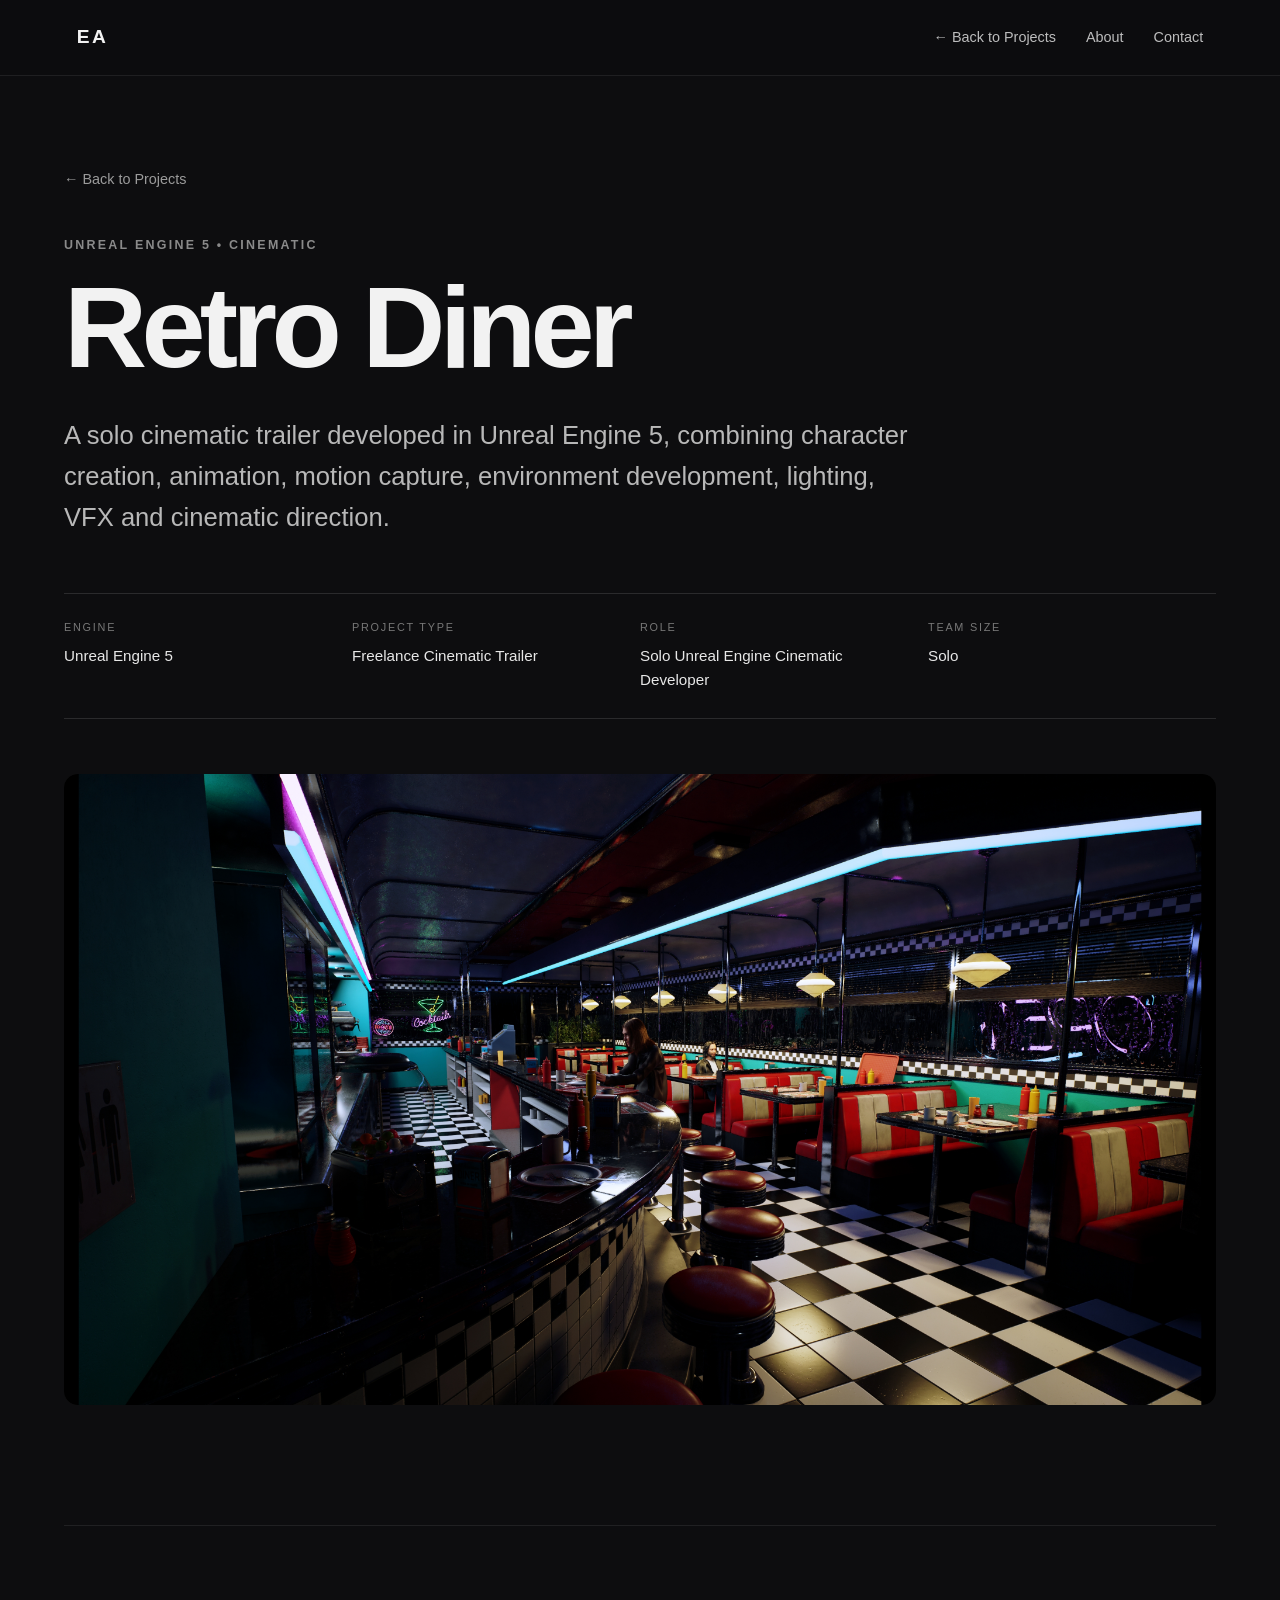
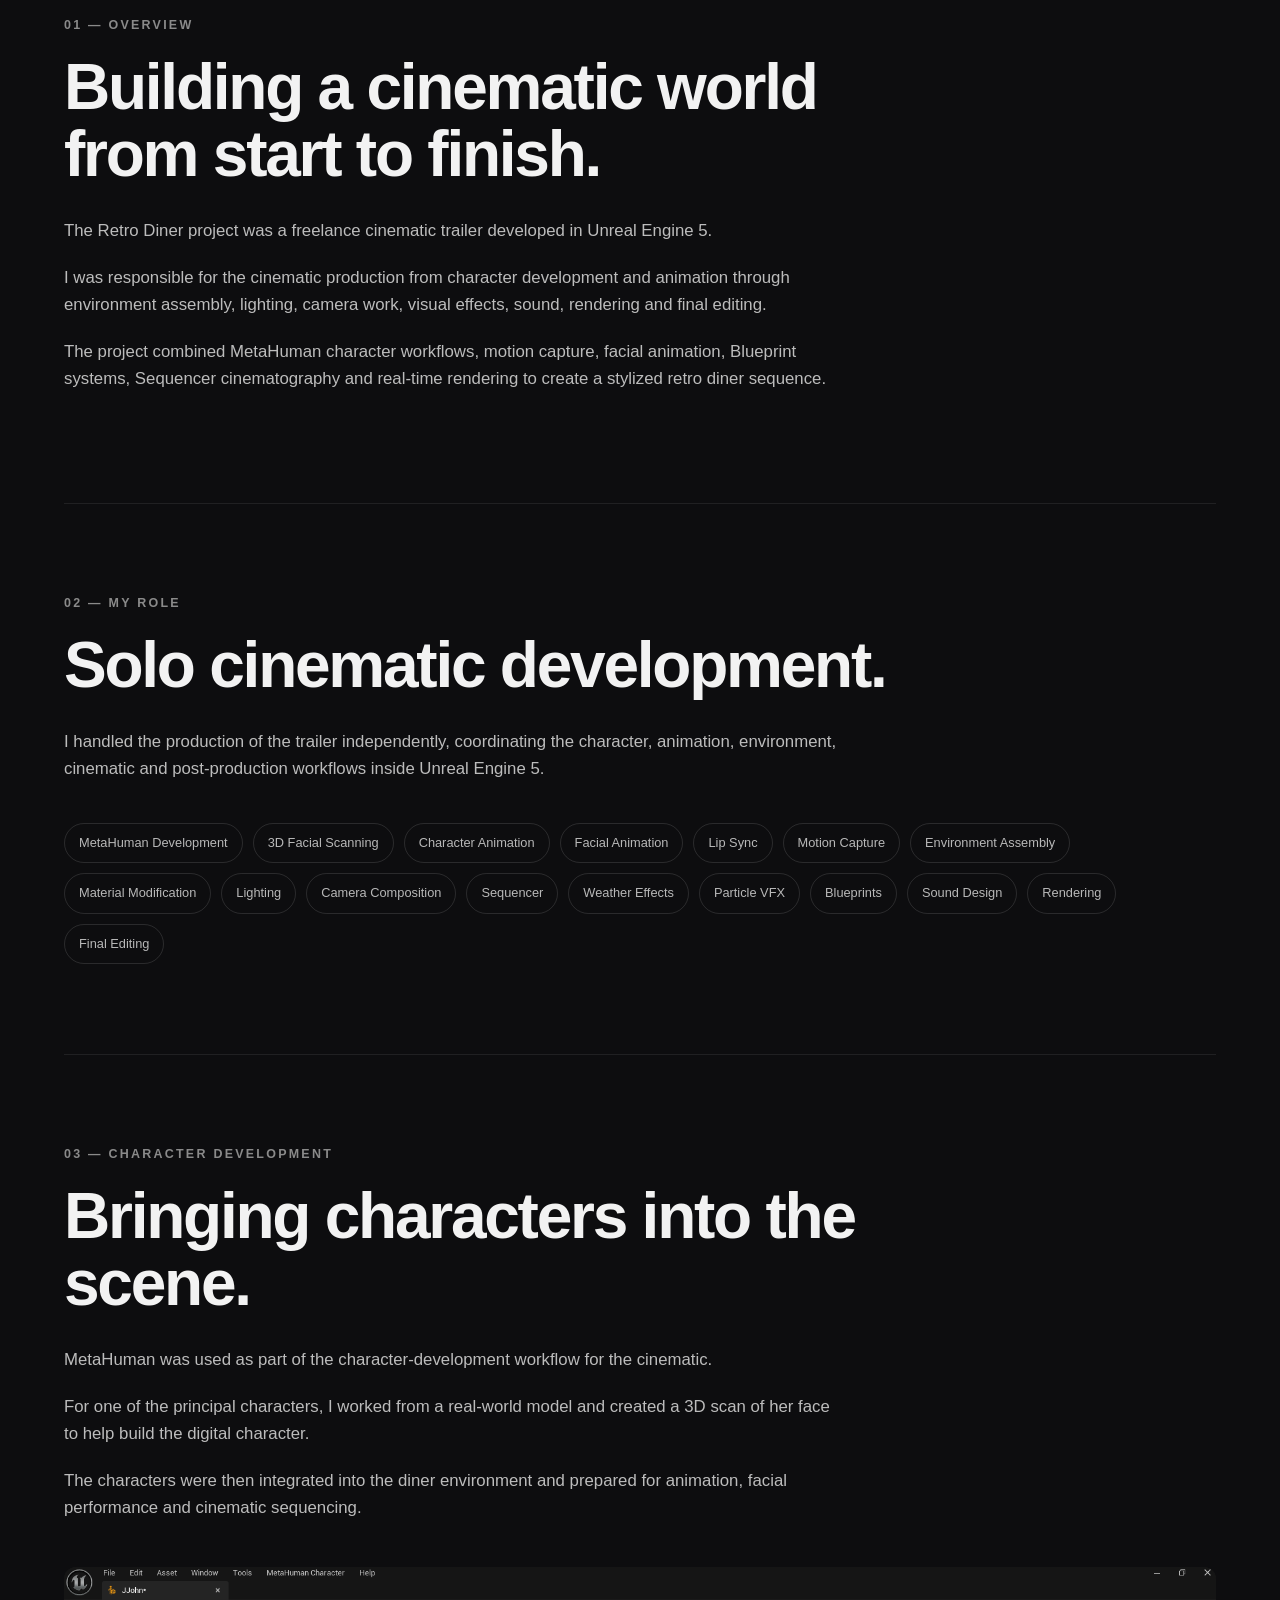
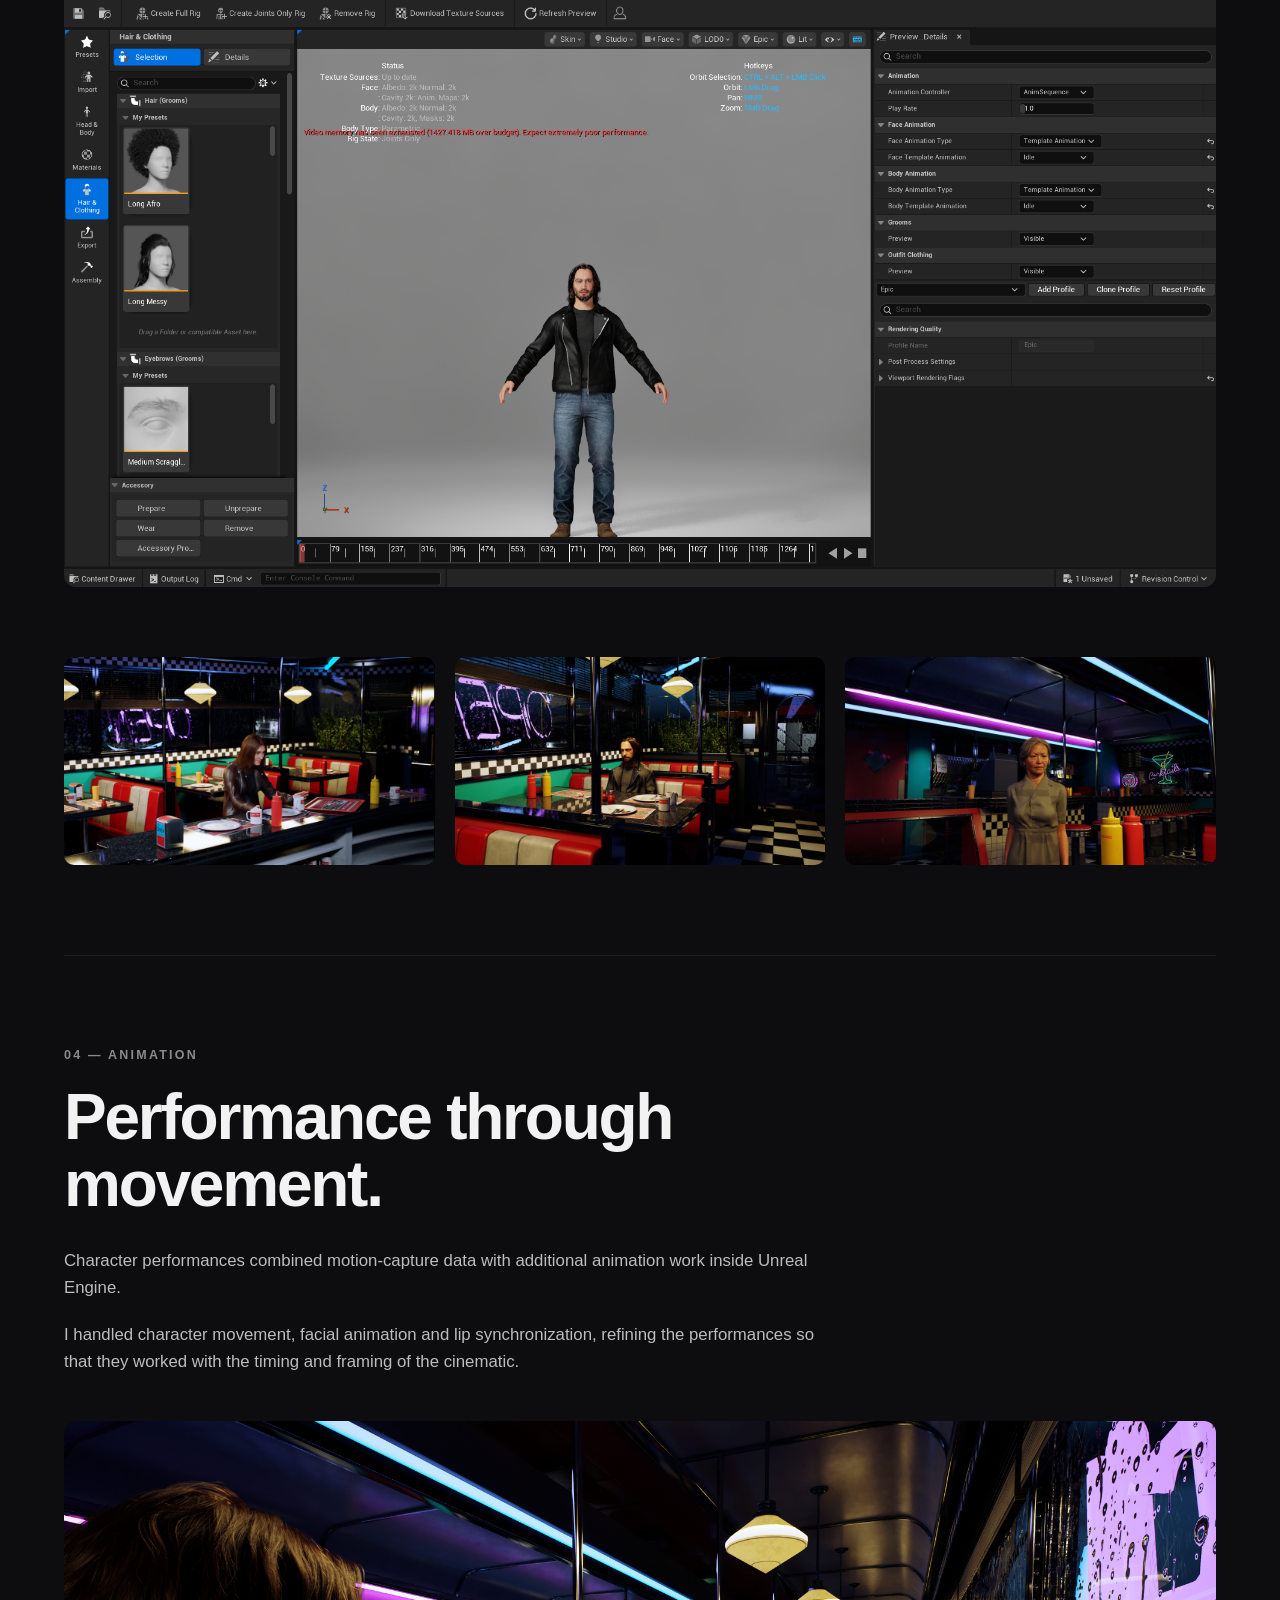
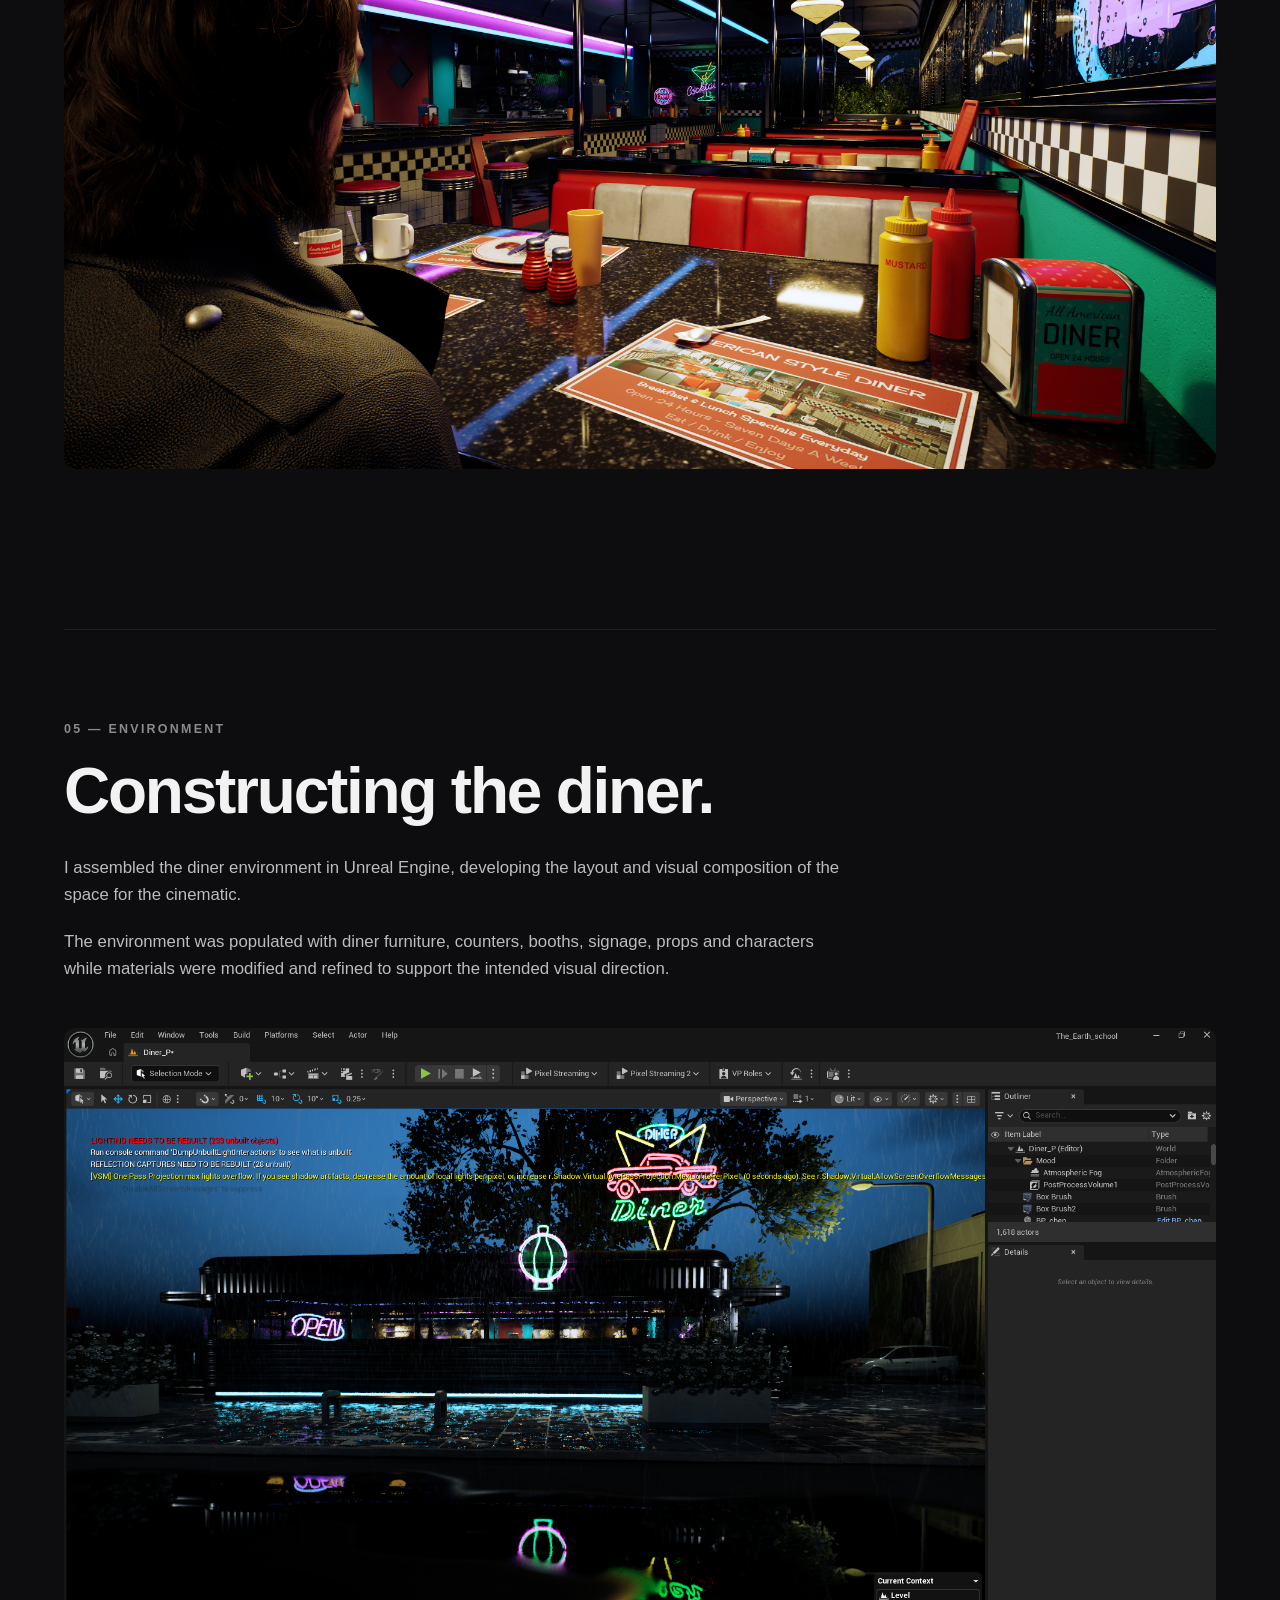
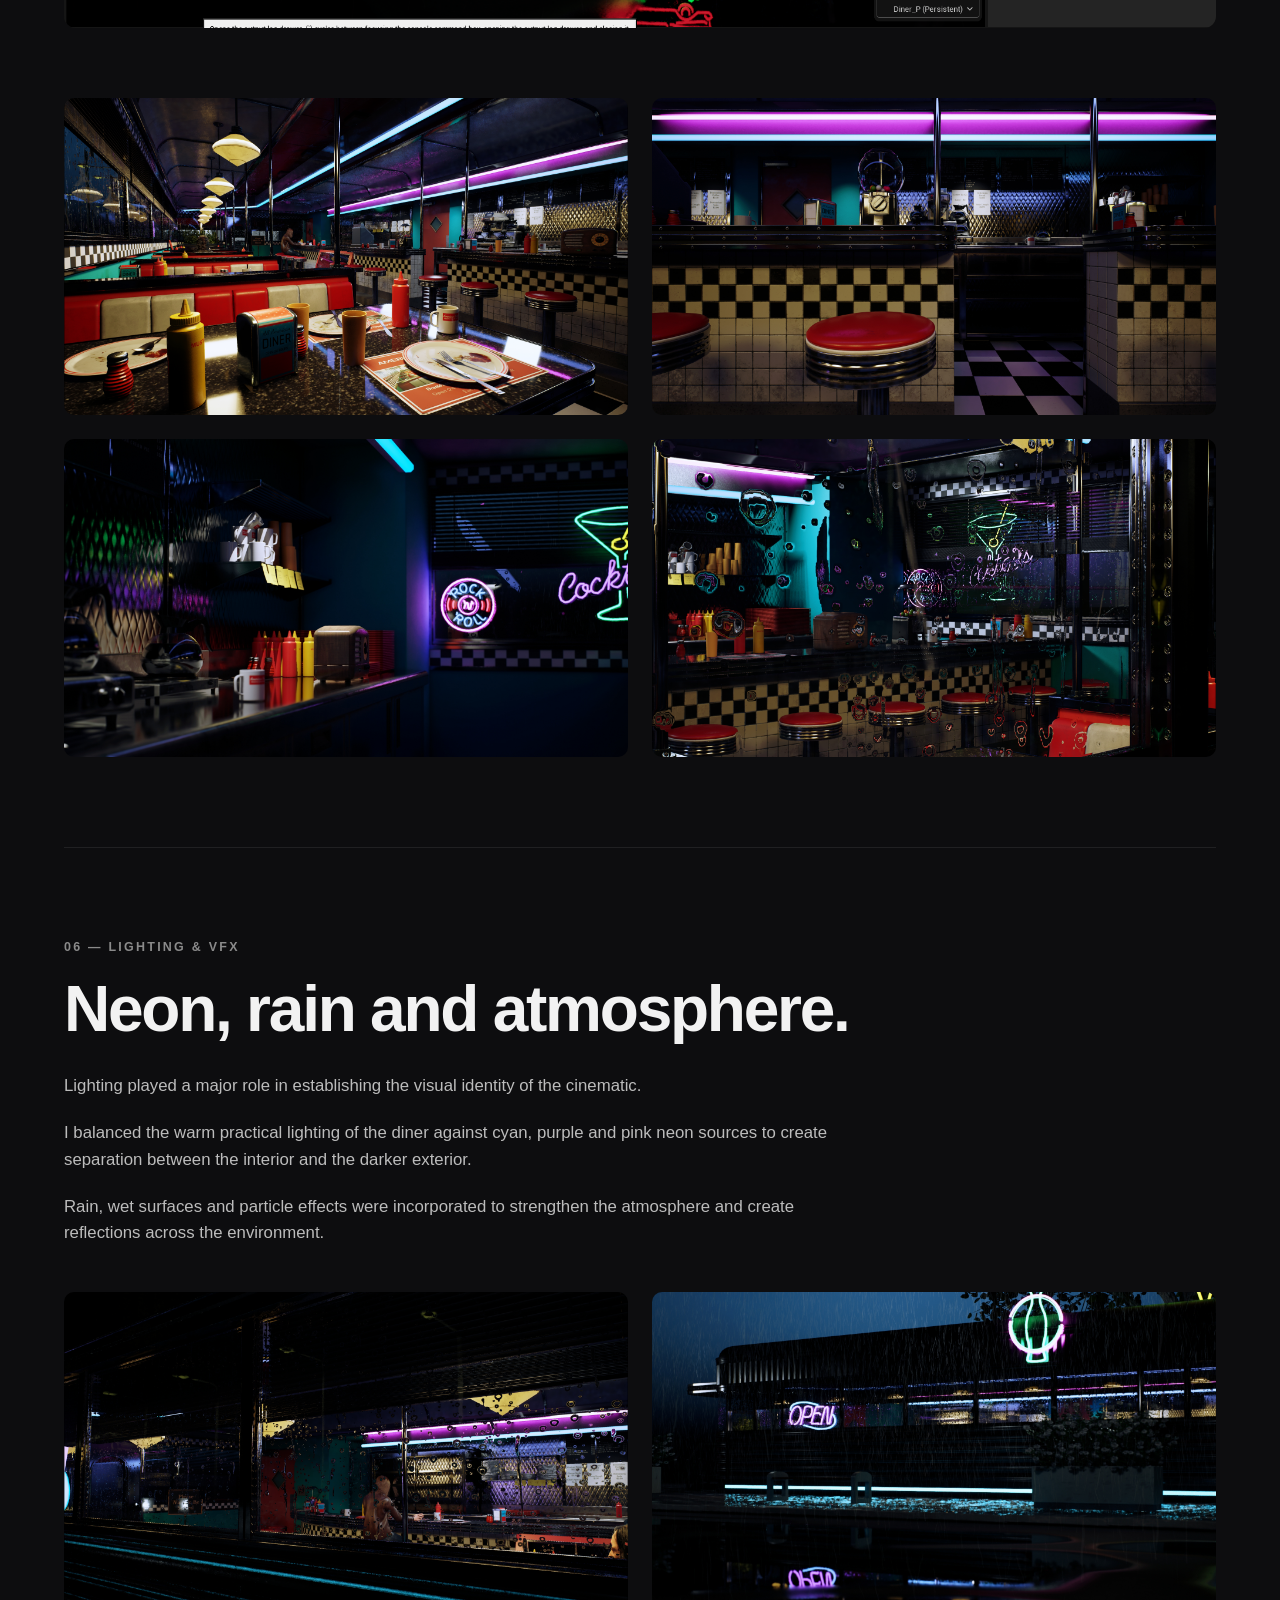
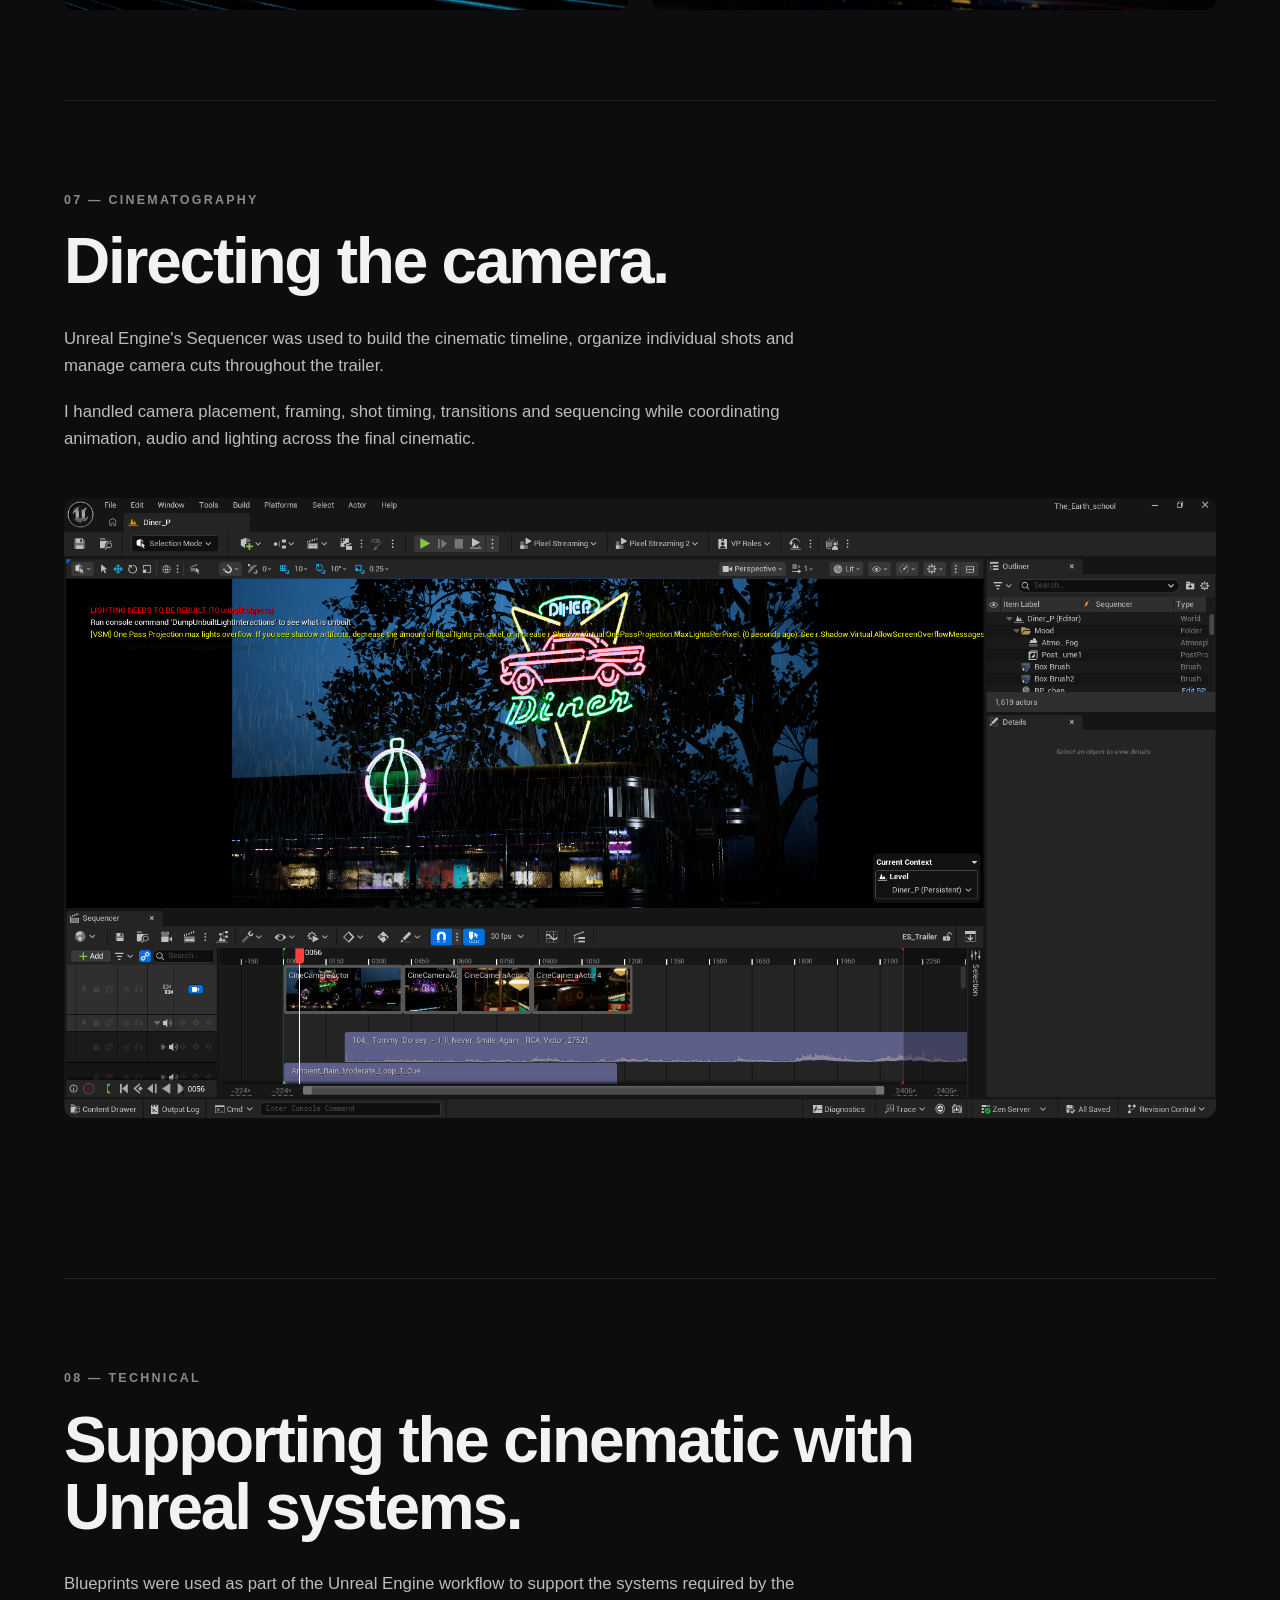
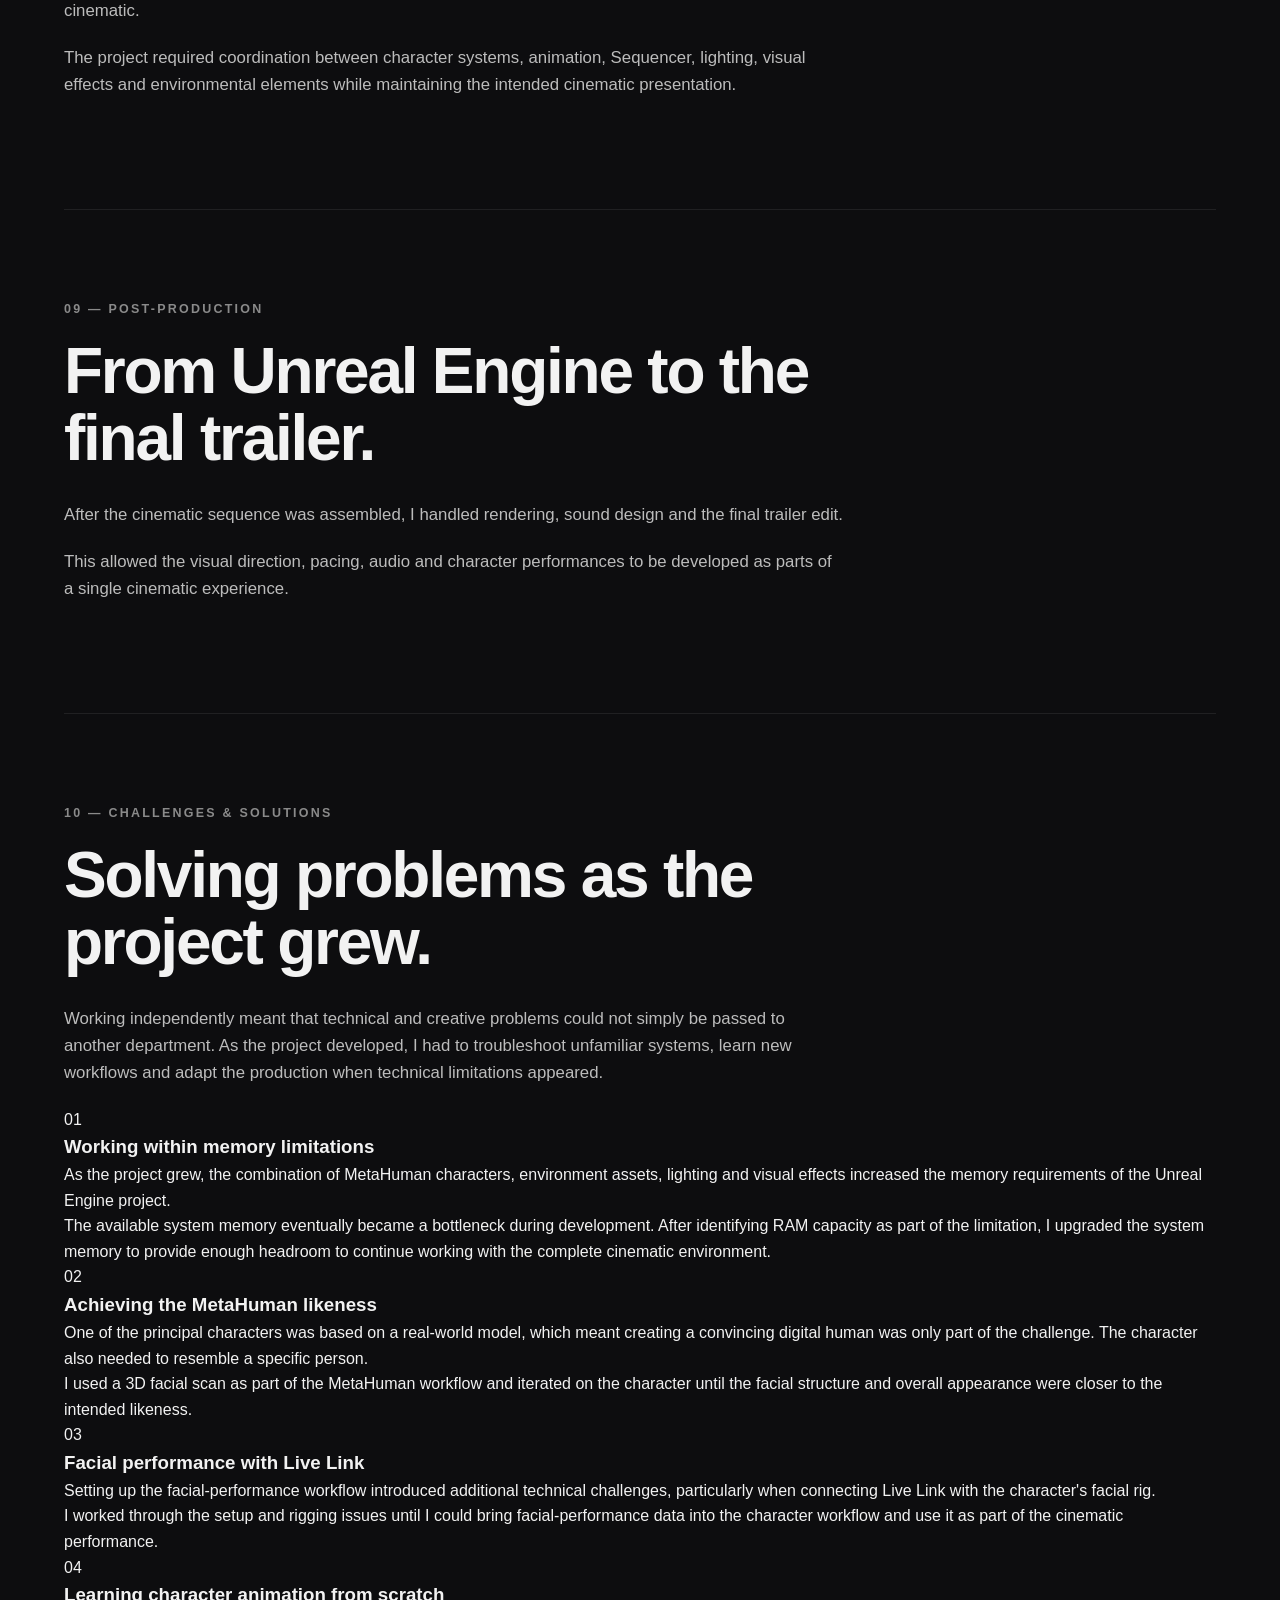
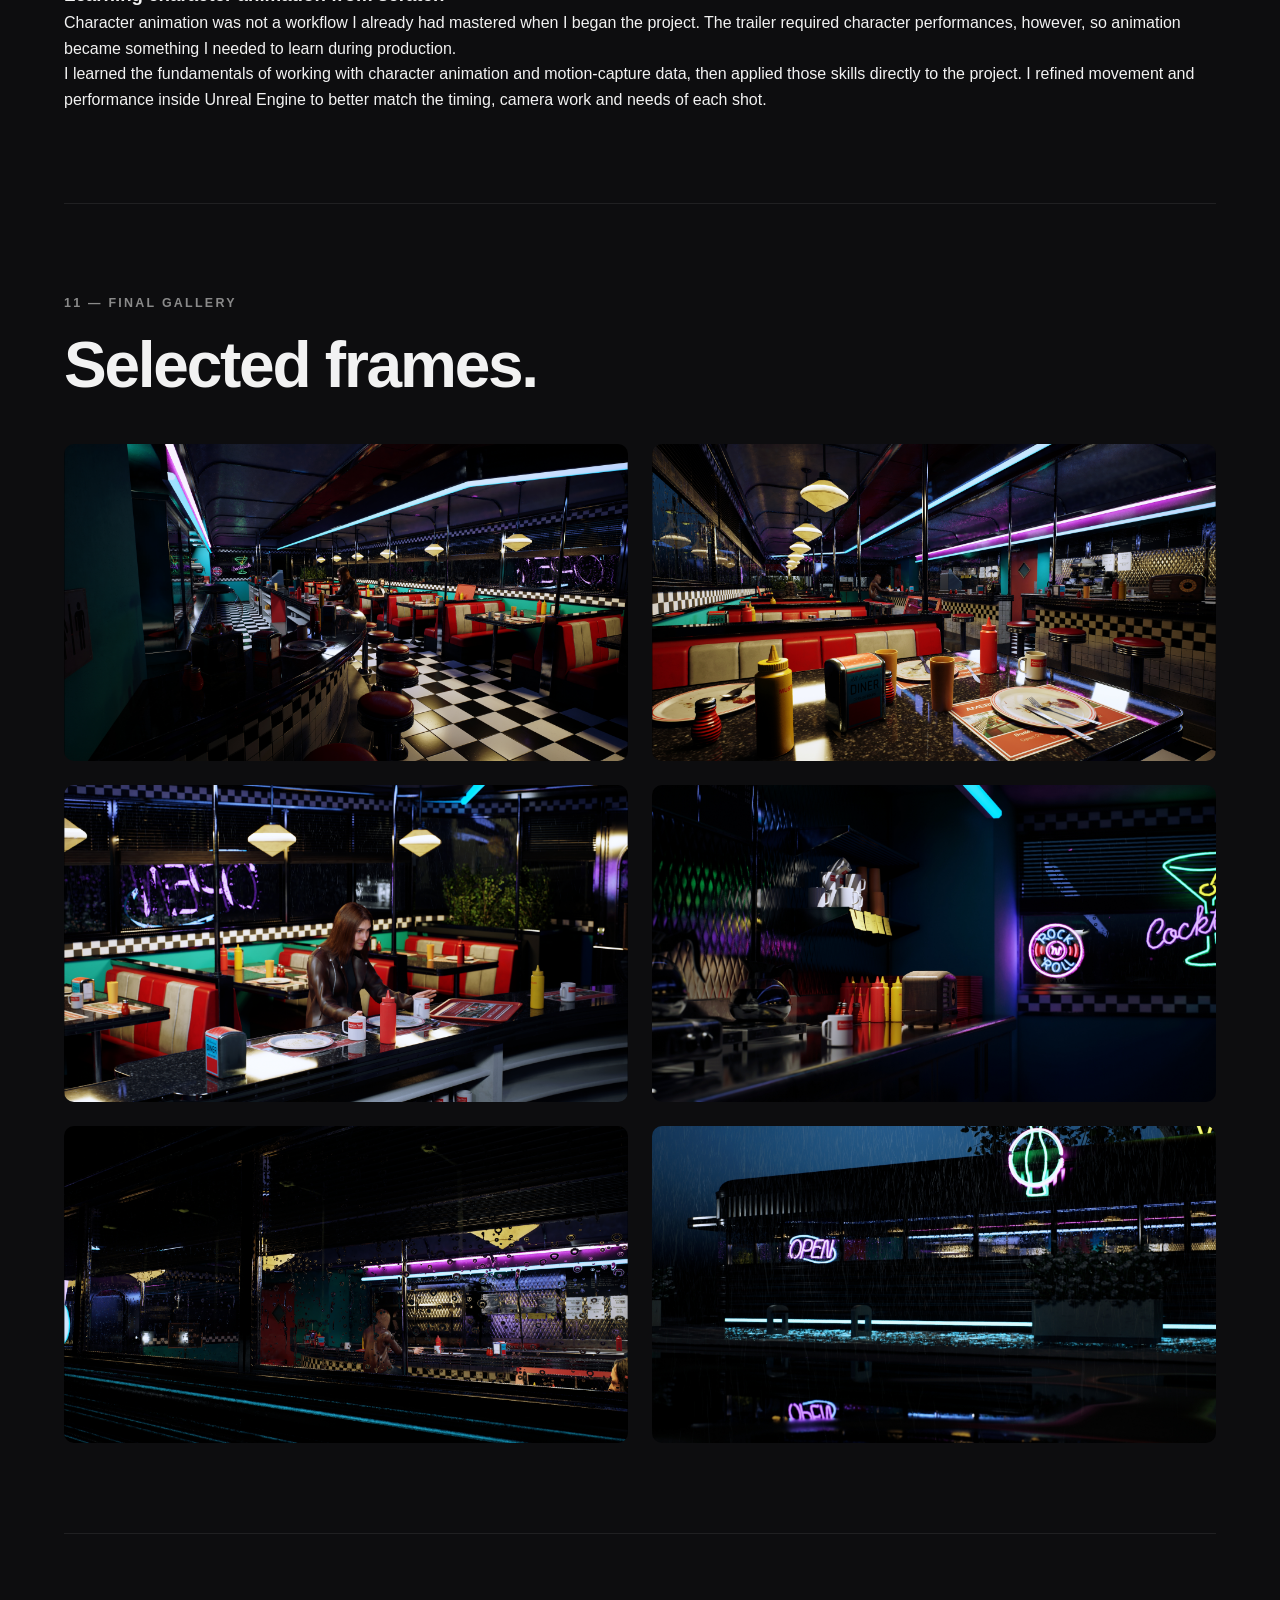
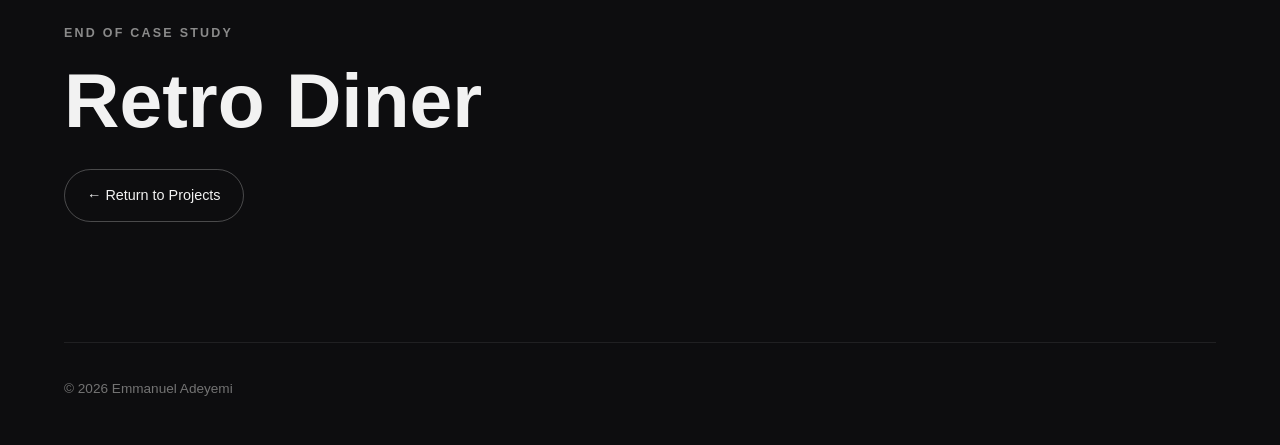
==== commit 8d9cd716: "email changes" ====
--- a/diner.html
+++ b/diner.html
@@ -22,7 +22,7 @@
         </div>
 
         <div class="nav-links">
-            <a href="index.html#work">Work</a>
+            <a href="index.html#work">← Back to Projects</a>
             <a href="index.html#about">About</a>
             <a href="index.html#contact">Contact</a>
         </div>
